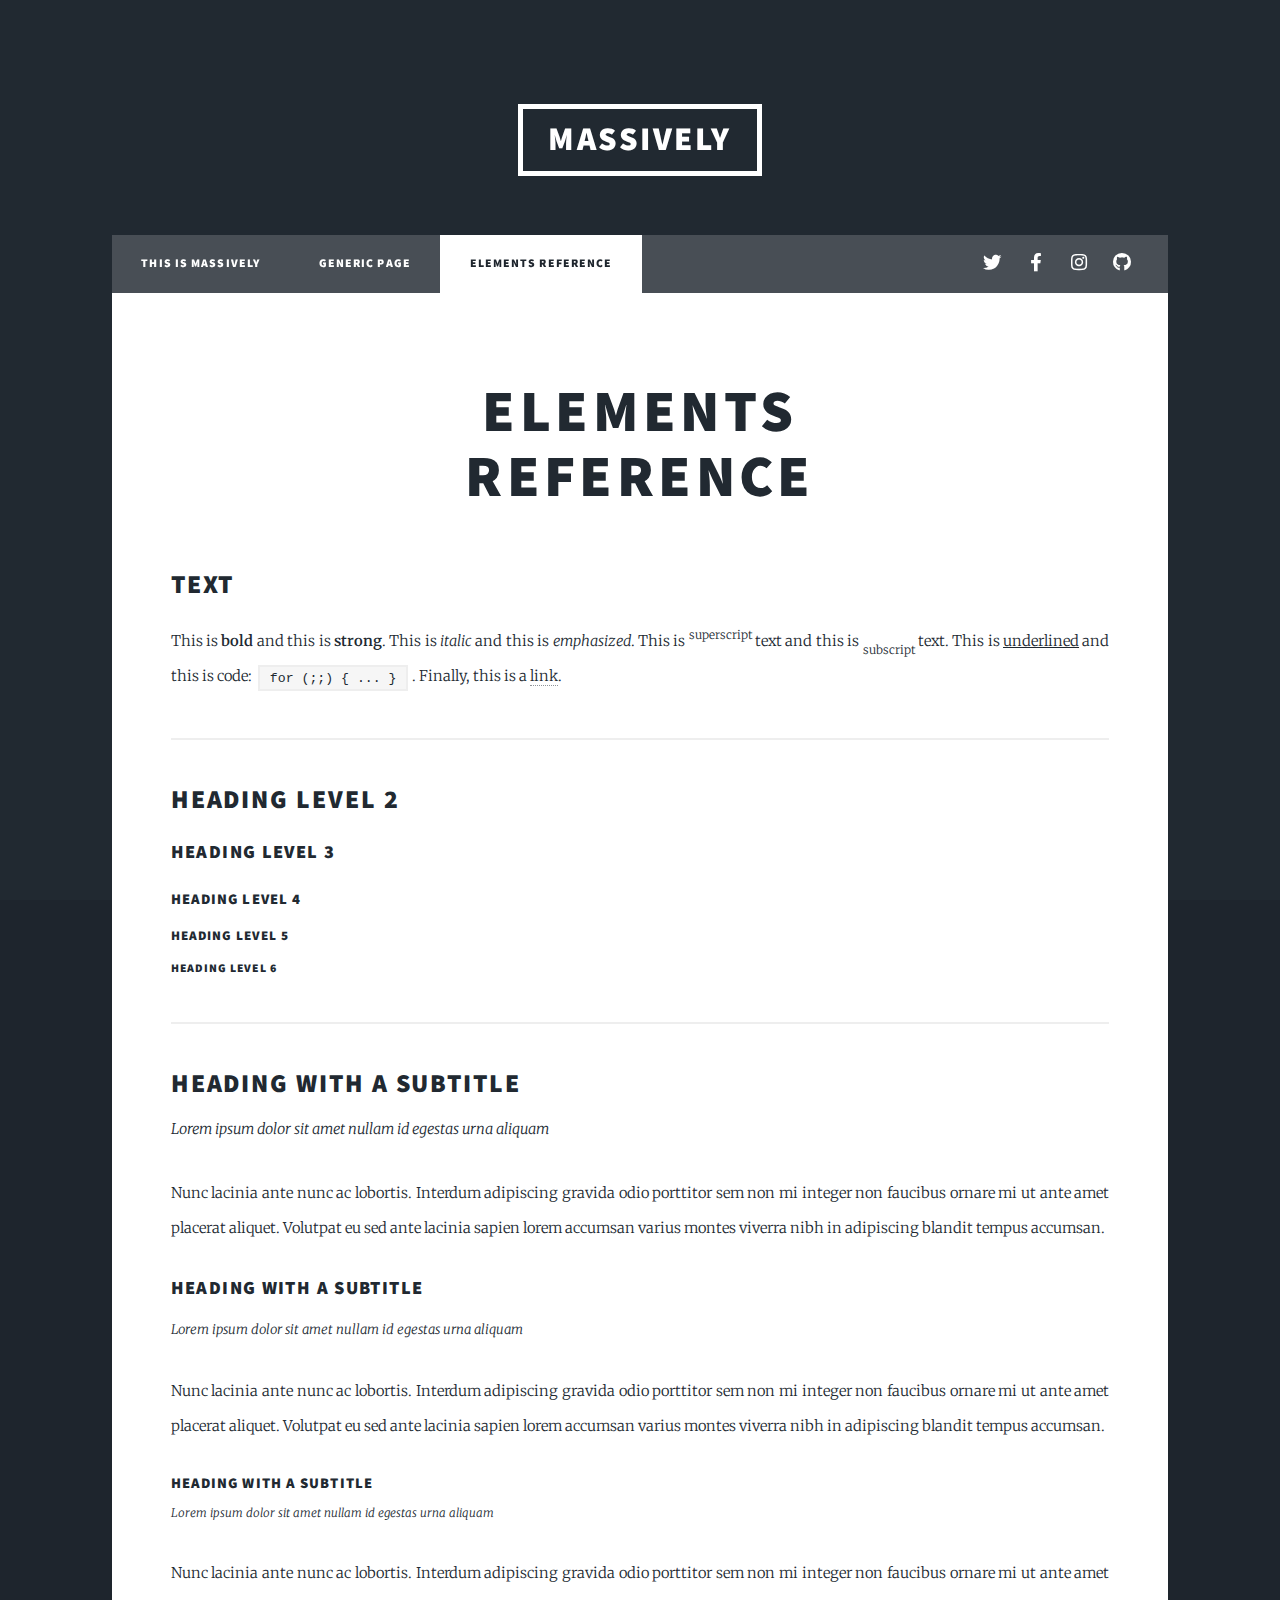
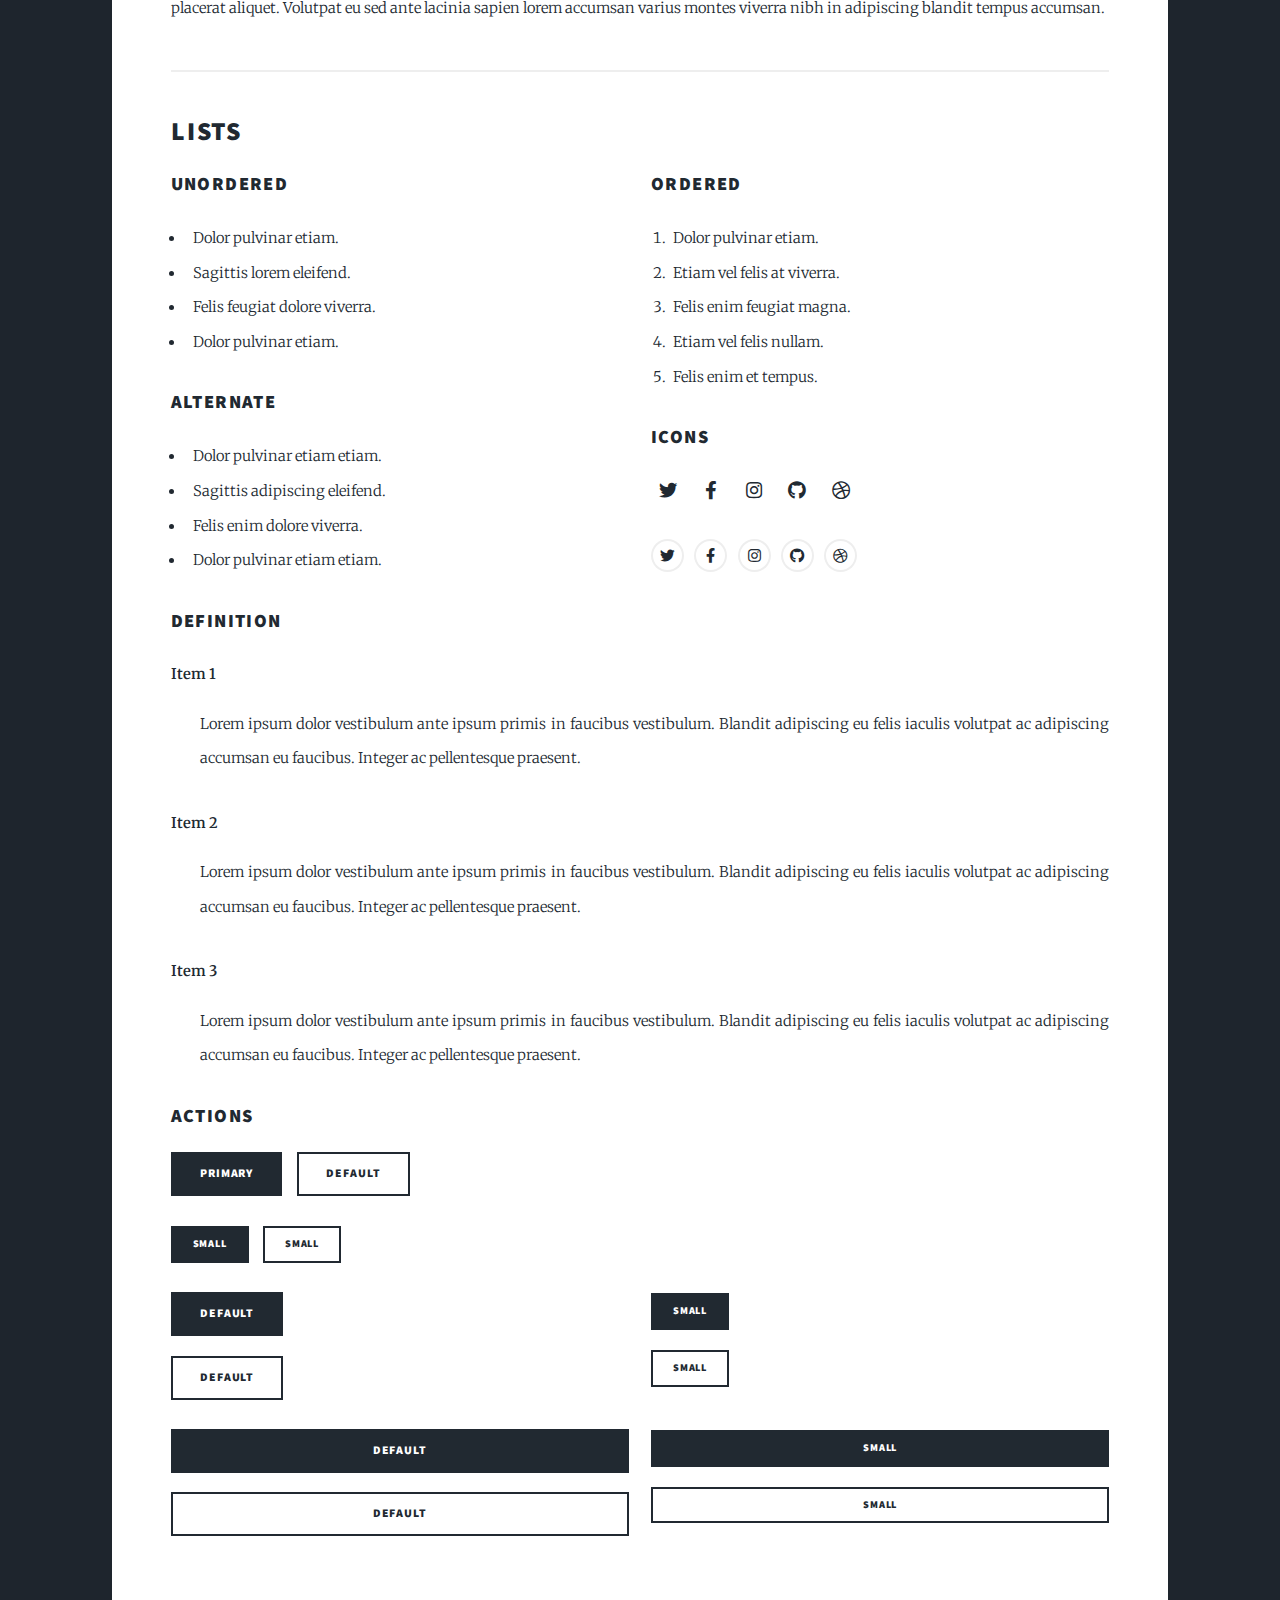
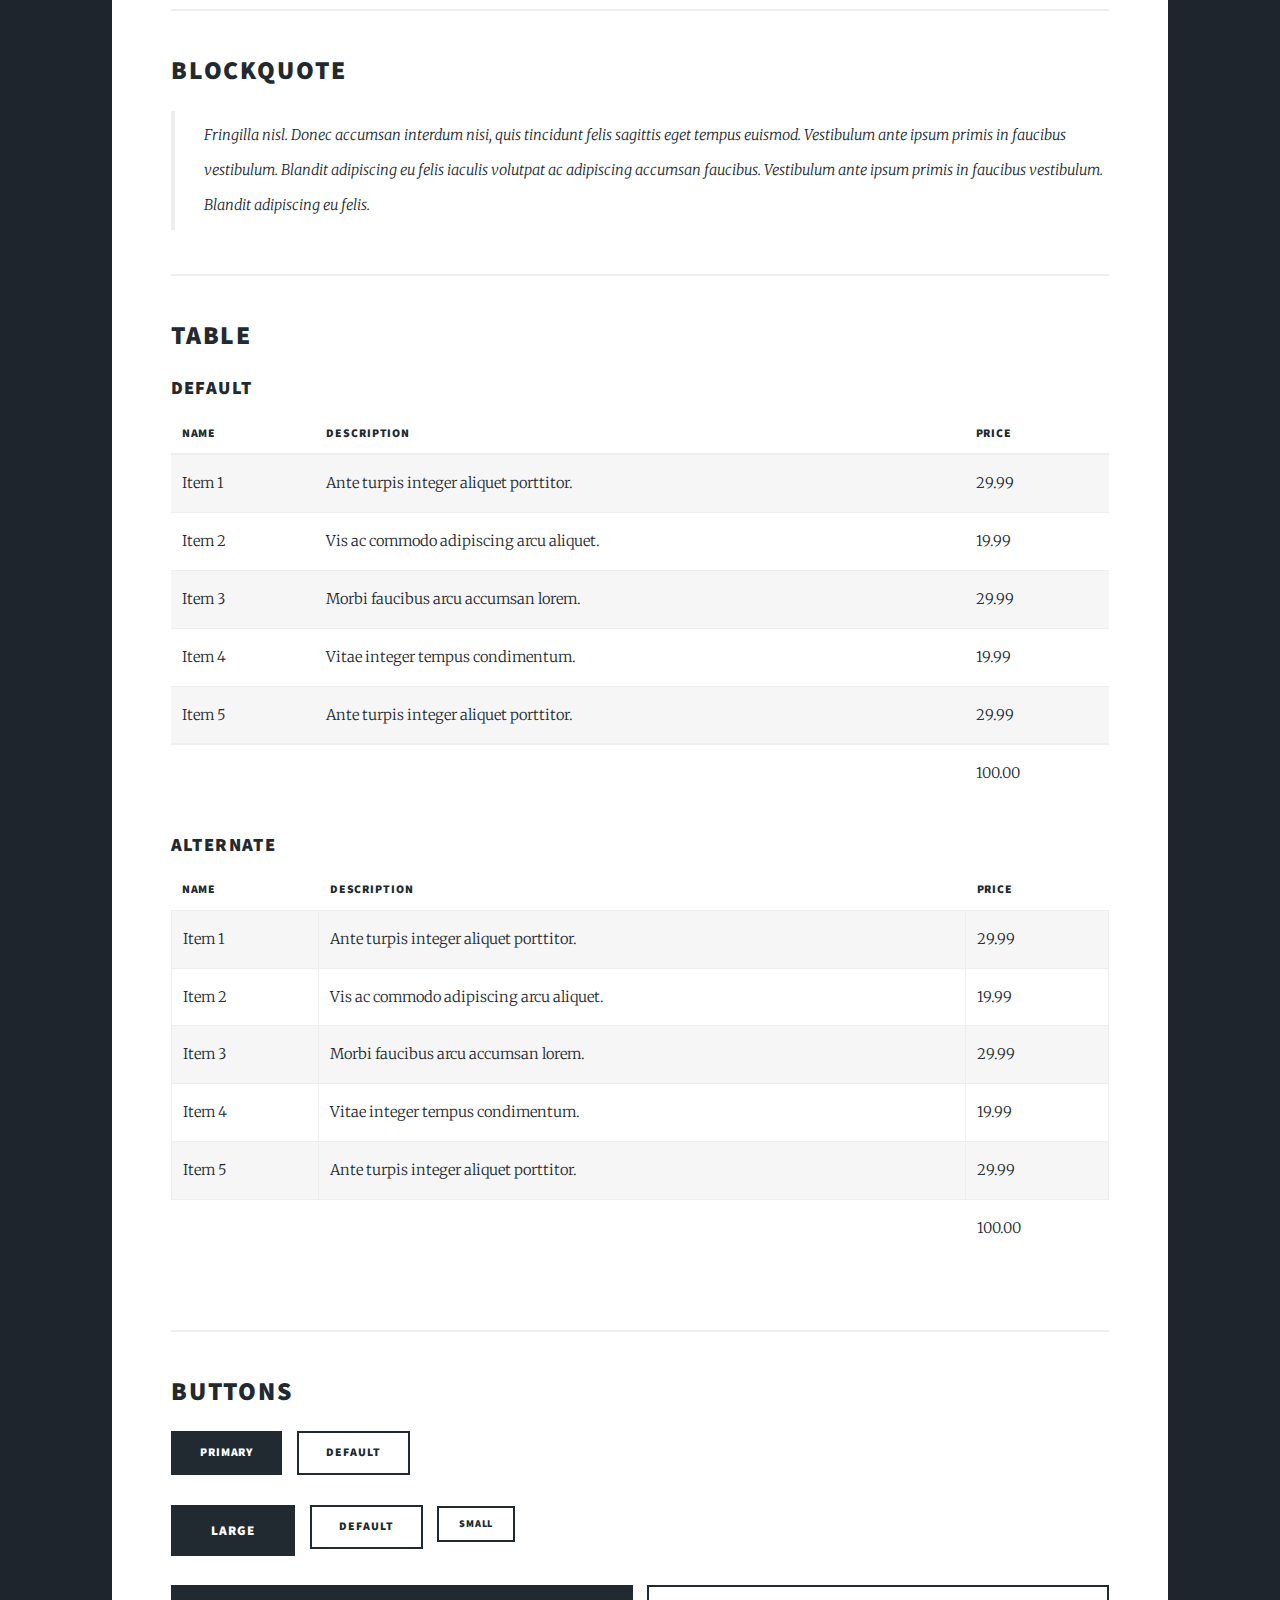
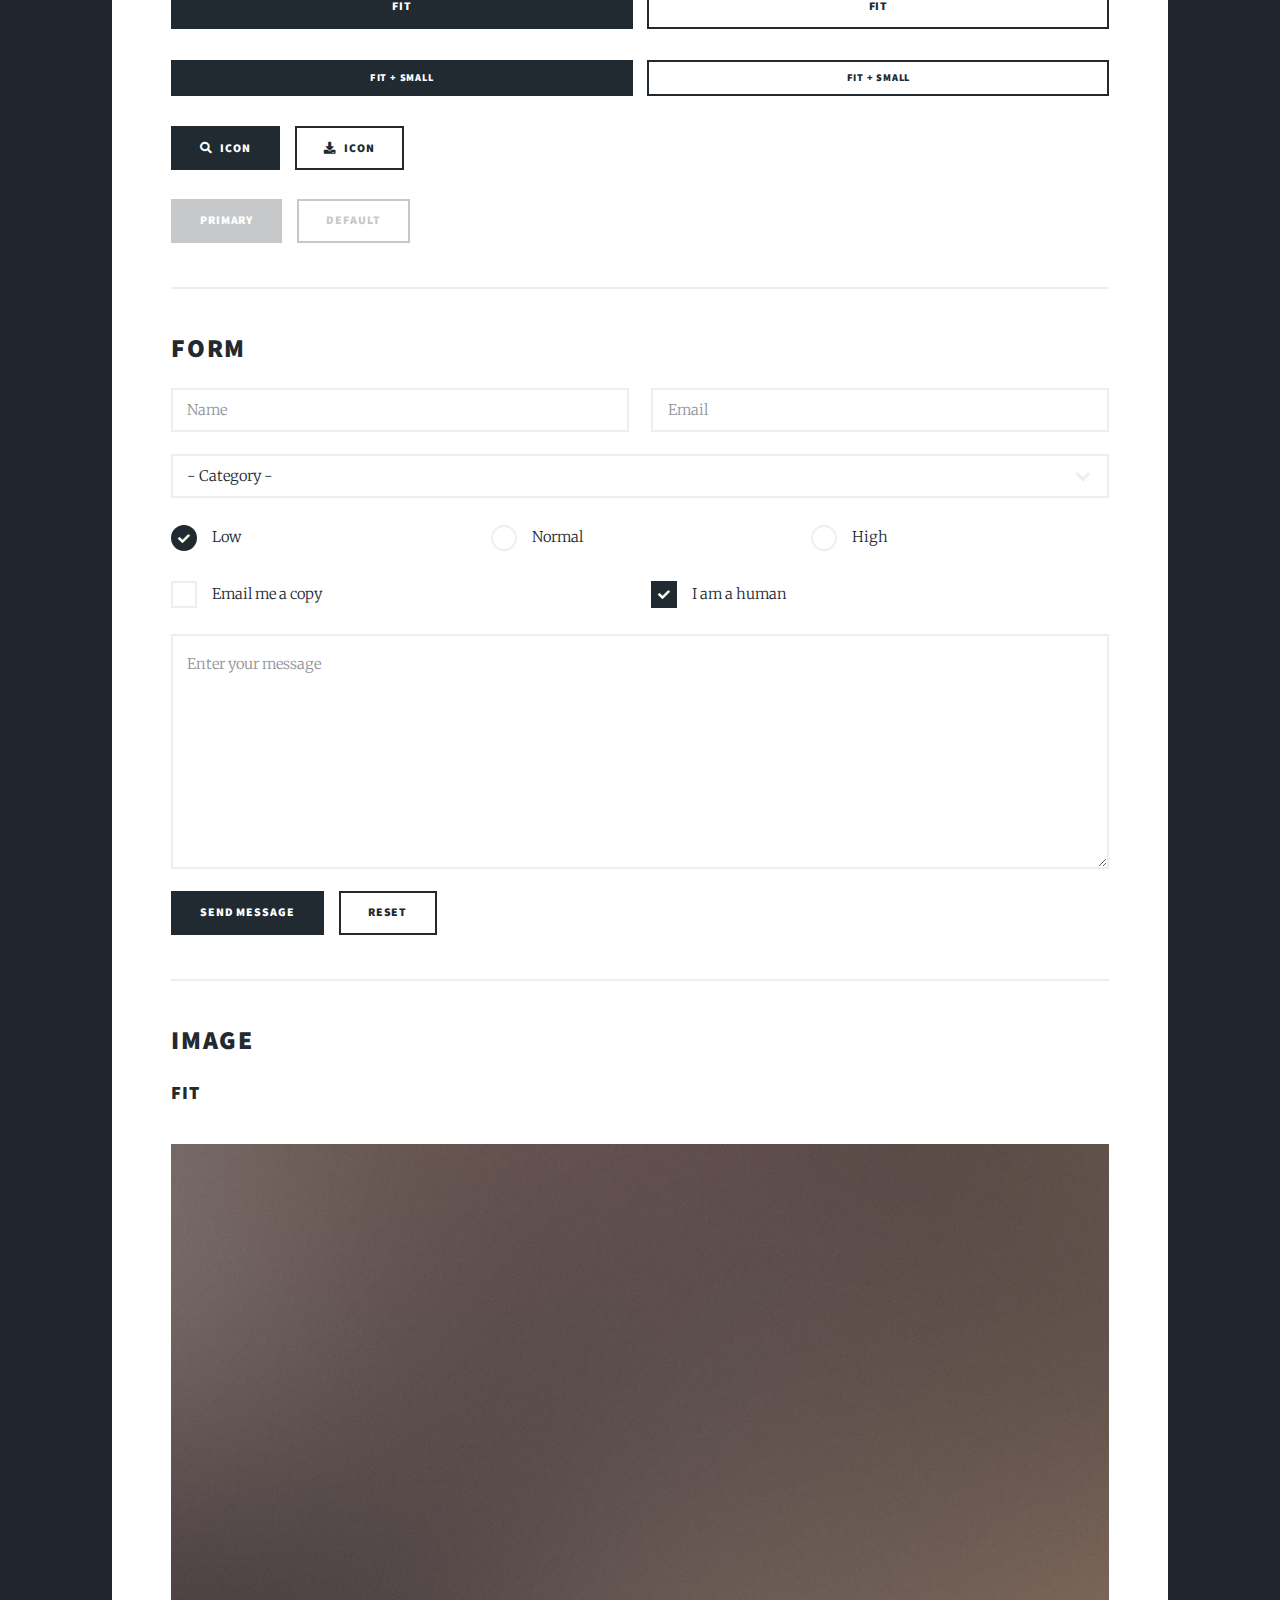
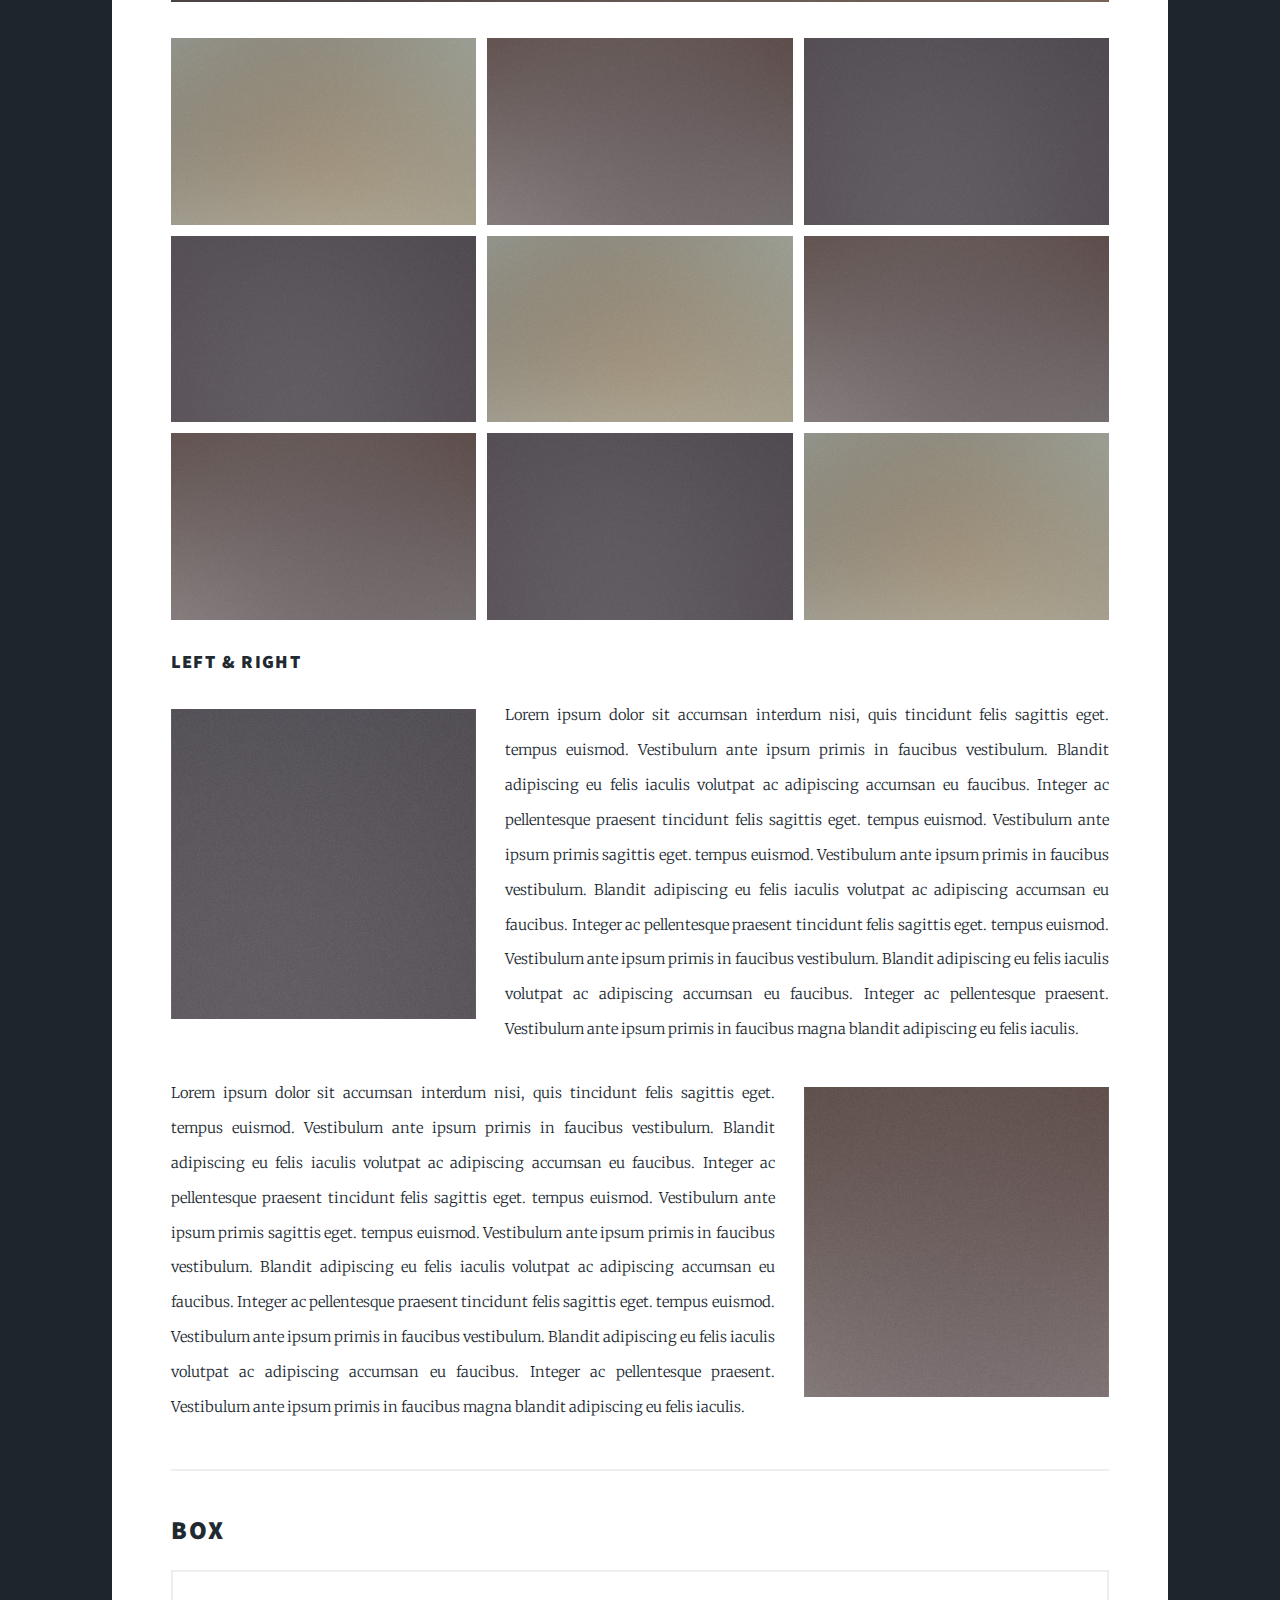
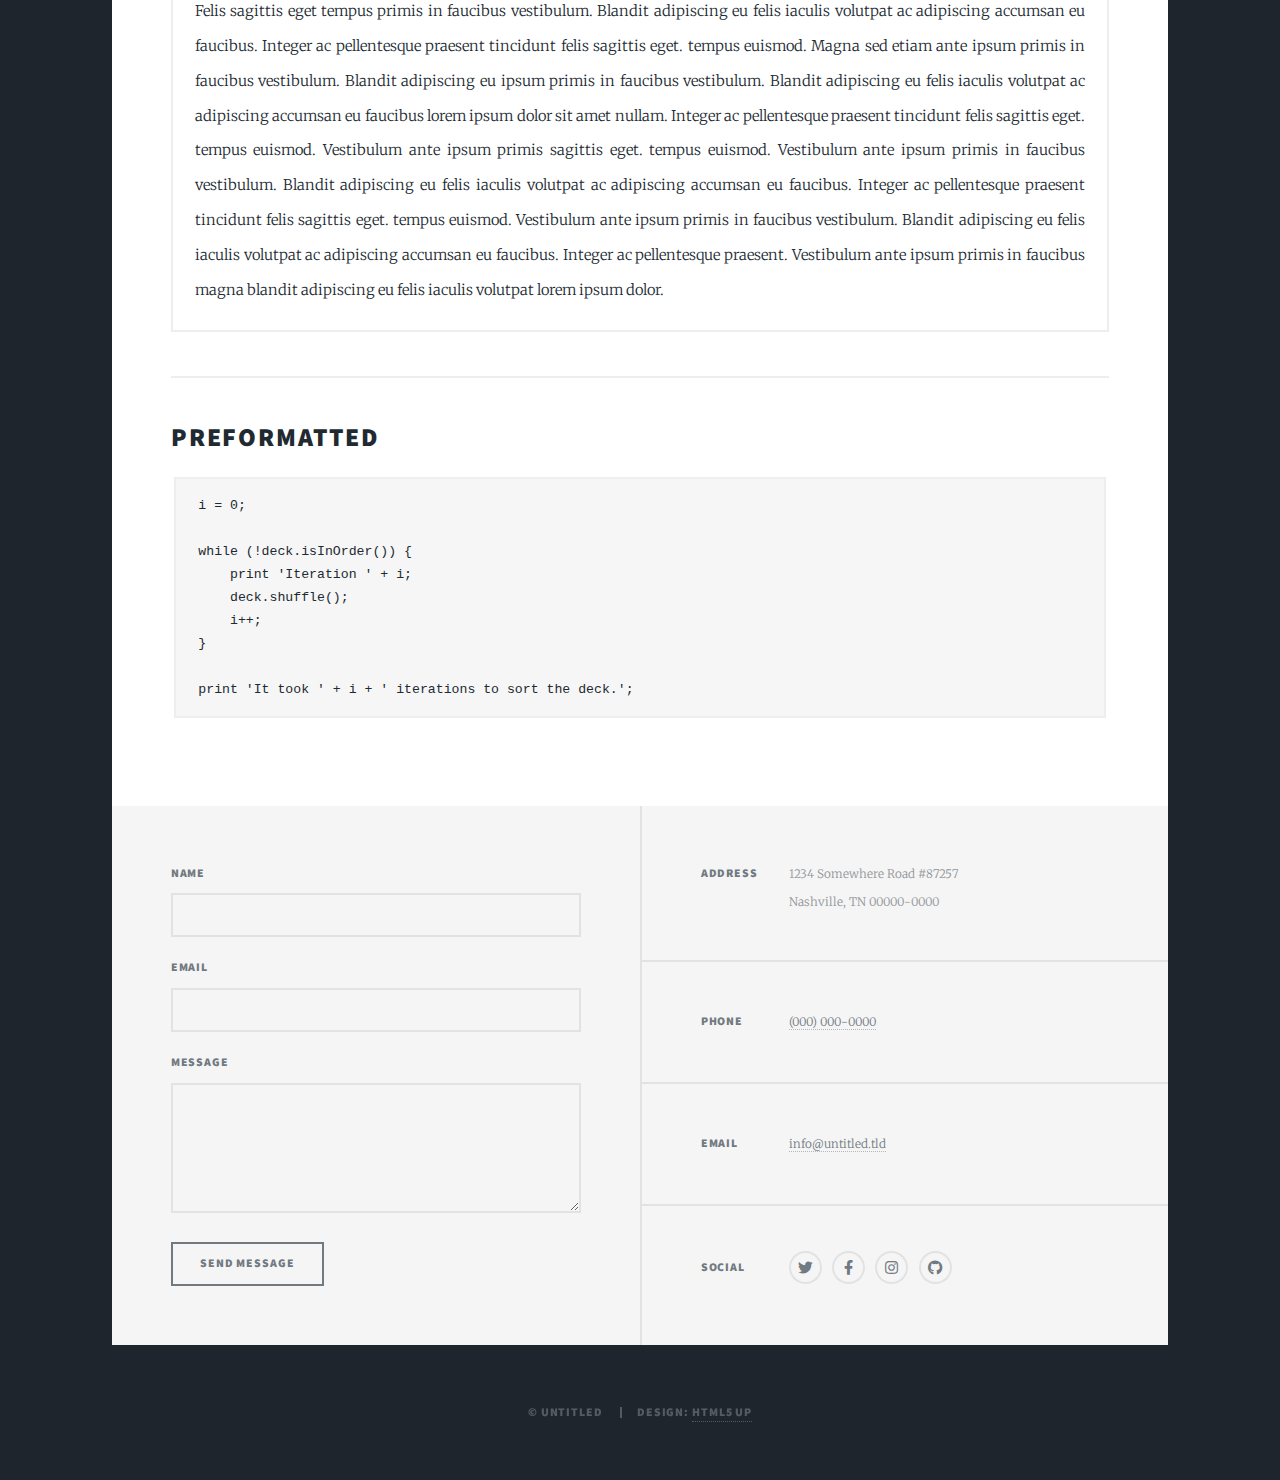
==== elements.html @ 62574768 "first commit" ====
<!DOCTYPE html>
<!--
	Massively by HTML5 UP
	html5up.net | @ajlkn
	Free for personal and commercial use under the CCA 3.0 license (html5up.net/license)
-->
<html>
  <head>
    <title>Elements Reference - Massively by HTML5 UP</title>
    <meta charset="utf-8" />
    <meta
      name="viewport"
      content="width=device-width, initial-scale=1, user-scalable=no"
    />
    <link rel="stylesheet" href="assets/css/main.css" />
    <noscript
      ><link rel="stylesheet" href="assets/css/noscript.css"
    /></noscript>
  </head>
  <body class="is-preload">
    <!-- Wrapper -->
    <div id="wrapper">
      <!-- Header -->
      <header id="header">
        <a href="index.html" class="logo">Massively</a>
      </header>

      <!-- Nav -->
      <nav id="nav">
        <ul class="links">
          <li><a href="index.html">This is Massively</a></li>
          <li><a href="generic.html">Generic Page</a></li>
          <li class="active"><a href="elements.html">Elements Reference</a></li>
        </ul>
        <ul class="icons">
          <li>
            <a href="#" class="icon brands fa-twitter"
              ><span class="label">Twitter</span></a
            >
          </li>
          <li>
            <a href="#" class="icon brands fa-facebook-f"
              ><span class="label">Facebook</span></a
            >
          </li>
          <li>
            <a href="#" class="icon brands fa-instagram"
              ><span class="label">Instagram</span></a
            >
          </li>
          <li>
            <a href="#" class="icon brands fa-github"
              ><span class="label">GitHub</span></a
            >
          </li>
        </ul>
      </nav>

      <!-- Main -->
      <div id="main">
        <!-- Post -->
        <section class="post">
          <header class="major">
            <h1>
              Elements<br />
              Reference
            </h1>
          </header>

          <!-- Text stuff -->
          <h2>Text</h2>
          <p>
            This is <b>bold</b> and this is <strong>strong</strong>. This is
            <i>italic</i> and this is <em>emphasized</em>. This is
            <sup>superscript</sup> text and this is <sub>subscript</sub> text.
            This is <u>underlined</u> and this is code:
            <code>for (;;) { ... }</code>. Finally, this is a
            <a href="#">link</a>.
          </p>
          <hr />
          <h2>Heading Level 2</h2>
          <h3>Heading Level 3</h3>
          <h4>Heading Level 4</h4>
          <h5>Heading Level 5</h5>
          <h6>Heading Level 6</h6>
          <hr />
          <header>
            <h2>Heading with a Subtitle</h2>
            <p>Lorem ipsum dolor sit amet nullam id egestas urna aliquam</p>
          </header>
          <p>
            Nunc lacinia ante nunc ac lobortis. Interdum adipiscing gravida odio
            porttitor sem non mi integer non faucibus ornare mi ut ante amet
            placerat aliquet. Volutpat eu sed ante lacinia sapien lorem accumsan
            varius montes viverra nibh in adipiscing blandit tempus accumsan.
          </p>
          <header>
            <h3>Heading with a Subtitle</h3>
            <p>Lorem ipsum dolor sit amet nullam id egestas urna aliquam</p>
          </header>
          <p>
            Nunc lacinia ante nunc ac lobortis. Interdum adipiscing gravida odio
            porttitor sem non mi integer non faucibus ornare mi ut ante amet
            placerat aliquet. Volutpat eu sed ante lacinia sapien lorem accumsan
            varius montes viverra nibh in adipiscing blandit tempus accumsan.
          </p>
          <header>
            <h4>Heading with a Subtitle</h4>
            <p>Lorem ipsum dolor sit amet nullam id egestas urna aliquam</p>
          </header>
          <p>
            Nunc lacinia ante nunc ac lobortis. Interdum adipiscing gravida odio
            porttitor sem non mi integer non faucibus ornare mi ut ante amet
            placerat aliquet. Volutpat eu sed ante lacinia sapien lorem accumsan
            varius montes viverra nibh in adipiscing blandit tempus accumsan.
          </p>

          <hr />

          <!-- Lists -->
          <h2>Lists</h2>
          <div class="row">
            <div class="col-6 col-12-small">
              <h3>Unordered</h3>
              <ul>
                <li>Dolor pulvinar etiam.</li>
                <li>Sagittis lorem eleifend.</li>
                <li>Felis feugiat dolore viverra.</li>
                <li>Dolor pulvinar etiam.</li>
              </ul>

              <h3>Alternate</h3>
              <ul class="alt">
                <li>Dolor pulvinar etiam etiam.</li>
                <li>Sagittis adipiscing eleifend.</li>
                <li>Felis enim dolore viverra.</li>
                <li>Dolor pulvinar etiam etiam.</li>
              </ul>
            </div>
            <div class="col-6 col-12-small">
              <h3>Ordered</h3>
              <ol>
                <li>Dolor pulvinar etiam.</li>
                <li>Etiam vel felis at viverra.</li>
                <li>Felis enim feugiat magna.</li>
                <li>Etiam vel felis nullam.</li>
                <li>Felis enim et tempus.</li>
              </ol>

              <h3>Icons</h3>
              <ul class="icons">
                <li>
                  <a href="#" class="icon brands fa-twitter"
                    ><span class="label">Twitter</span></a
                  >
                </li>
                <li>
                  <a href="#" class="icon brands fa-facebook-f"
                    ><span class="label">Facebook</span></a
                  >
                </li>
                <li>
                  <a href="#" class="icon brands fa-instagram"
                    ><span class="label">Instagram</span></a
                  >
                </li>
                <li>
                  <a href="#" class="icon brands fa-github"
                    ><span class="label">Github</span></a
                  >
                </li>
                <li>
                  <a href="#" class="icon brands fa-dribbble"
                    ><span class="label">Dribbble</span></a
                  >
                </li>
              </ul>
              <ul class="icons alt">
                <li>
                  <a href="#" class="icon brands alt fa-twitter"
                    ><span class="label">Twitter</span></a
                  >
                </li>
                <li>
                  <a href="#" class="icon brands alt fa-facebook-f"
                    ><span class="label">Facebook</span></a
                  >
                </li>
                <li>
                  <a href="#" class="icon brands alt fa-instagram"
                    ><span class="label">Instagram</span></a
                  >
                </li>
                <li>
                  <a href="#" class="icon brands alt fa-github"
                    ><span class="label">Github</span></a
                  >
                </li>
                <li>
                  <a href="#" class="icon brands alt fa-dribbble"
                    ><span class="label">Dribbble</span></a
                  >
                </li>
              </ul>
            </div>
          </div>
          <h3>Definition</h3>
          <dl>
            <dt>Item 1</dt>
            <dd>
              <p>
                Lorem ipsum dolor vestibulum ante ipsum primis in faucibus
                vestibulum. Blandit adipiscing eu felis iaculis volutpat ac
                adipiscing accumsan eu faucibus. Integer ac pellentesque
                praesent.
              </p>
            </dd>
            <dt>Item 2</dt>
            <dd>
              <p>
                Lorem ipsum dolor vestibulum ante ipsum primis in faucibus
                vestibulum. Blandit adipiscing eu felis iaculis volutpat ac
                adipiscing accumsan eu faucibus. Integer ac pellentesque
                praesent.
              </p>
            </dd>
            <dt>Item 3</dt>
            <dd>
              <p>
                Lorem ipsum dolor vestibulum ante ipsum primis in faucibus
                vestibulum. Blandit adipiscing eu felis iaculis volutpat ac
                adipiscing accumsan eu faucibus. Integer ac pellentesque
                praesent.
              </p>
            </dd>
          </dl>

          <h3>Actions</h3>
          <ul class="actions">
            <li><a href="#" class="button primary">Primary</a></li>
            <li><a href="#" class="button">Default</a></li>
          </ul>
          <ul class="actions small">
            <li><a href="#" class="button primary small">Small</a></li>
            <li><a href="#" class="button small">Small</a></li>
          </ul>
          <div class="row">
            <div class="col-6 col-12-small">
              <ul class="actions stacked">
                <li><a href="#" class="button primary">Default</a></li>
                <li><a href="#" class="button">Default</a></li>
              </ul>
            </div>
            <div class="col-6 col-12-small">
              <ul class="actions stacked">
                <li><a href="#" class="button primary small">Small</a></li>
                <li><a href="#" class="button small">Small</a></li>
              </ul>
            </div>
          </div>
          <div class="row">
            <div class="col-6 col-12-small">
              <ul class="actions stacked">
                <li><a href="#" class="button primary fit">Default</a></li>
                <li><a href="#" class="button fit">Default</a></li>
              </ul>
            </div>
            <div class="col-6 col-12-small">
              <ul class="actions stacked">
                <li><a href="#" class="button primary small fit">Small</a></li>
                <li><a href="#" class="button small fit">Small</a></li>
              </ul>
            </div>
          </div>

          <hr />

          <!-- Blockquote -->
          <h2>Blockquote</h2>
          <blockquote>
            Fringilla nisl. Donec accumsan interdum nisi, quis tincidunt felis
            sagittis eget tempus euismod. Vestibulum ante ipsum primis in
            faucibus vestibulum. Blandit adipiscing eu felis iaculis volutpat ac
            adipiscing accumsan faucibus. Vestibulum ante ipsum primis in
            faucibus vestibulum. Blandit adipiscing eu felis.
          </blockquote>

          <hr />

          <!-- Table -->
          <h2>Table</h2>

          <h3>Default</h3>
          <div class="table-wrapper">
            <table>
              <thead>
                <tr>
                  <th>Name</th>
                  <th>Description</th>
                  <th>Price</th>
                </tr>
              </thead>
              <tbody>
                <tr>
                  <td>Item 1</td>
                  <td>Ante turpis integer aliquet porttitor.</td>
                  <td>29.99</td>
                </tr>
                <tr>
                  <td>Item 2</td>
                  <td>Vis ac commodo adipiscing arcu aliquet.</td>
                  <td>19.99</td>
                </tr>
                <tr>
                  <td>Item 3</td>
                  <td>Morbi faucibus arcu accumsan lorem.</td>
                  <td>29.99</td>
                </tr>
                <tr>
                  <td>Item 4</td>
                  <td>Vitae integer tempus condimentum.</td>
                  <td>19.99</td>
                </tr>
                <tr>
                  <td>Item 5</td>
                  <td>Ante turpis integer aliquet porttitor.</td>
                  <td>29.99</td>
                </tr>
              </tbody>
              <tfoot>
                <tr>
                  <td colspan="2"></td>
                  <td>100.00</td>
                </tr>
              </tfoot>
            </table>
          </div>

          <h3>Alternate</h3>
          <div class="table-wrapper">
            <table class="alt">
              <thead>
                <tr>
                  <th>Name</th>
                  <th>Description</th>
                  <th>Price</th>
                </tr>
              </thead>
              <tbody>
                <tr>
                  <td>Item 1</td>
                  <td>Ante turpis integer aliquet porttitor.</td>
                  <td>29.99</td>
                </tr>
                <tr>
                  <td>Item 2</td>
                  <td>Vis ac commodo adipiscing arcu aliquet.</td>
                  <td>19.99</td>
                </tr>
                <tr>
                  <td>Item 3</td>
                  <td>Morbi faucibus arcu accumsan lorem.</td>
                  <td>29.99</td>
                </tr>
                <tr>
                  <td>Item 4</td>
                  <td>Vitae integer tempus condimentum.</td>
                  <td>19.99</td>
                </tr>
                <tr>
                  <td>Item 5</td>
                  <td>Ante turpis integer aliquet porttitor.</td>
                  <td>29.99</td>
                </tr>
              </tbody>
              <tfoot>
                <tr>
                  <td colspan="2"></td>
                  <td>100.00</td>
                </tr>
              </tfoot>
            </table>
          </div>

          <hr />

          <!-- Buttons -->
          <h2>Buttons</h2>
          <ul class="actions">
            <li><a href="#" class="button primary">Primary</a></li>
            <li><a href="#" class="button">Default</a></li>
          </ul>
          <ul class="actions">
            <li><a href="#" class="button primary large">Large</a></li>
            <li><a href="#" class="button">Default</a></li>
            <li><a href="#" class="button small">Small</a></li>
          </ul>
          <ul class="actions fit">
            <li><a href="#" class="button primary fit">Fit</a></li>
            <li><a href="#" class="button fit">Fit</a></li>
          </ul>
          <ul class="actions fit small">
            <li>
              <a href="#" class="button primary fit small">Fit + Small</a>
            </li>
            <li><a href="#" class="button fit small">Fit + Small</a></li>
          </ul>
          <ul class="actions">
            <li>
              <a href="#" class="button primary icon solid fa-search">Icon</a>
            </li>
            <li><a href="#" class="button icon solid fa-download">Icon</a></li>
          </ul>
          <ul class="actions">
            <li><span class="button primary disabled">Primary</span></li>
            <li><span class="button disabled">Default</span></li>
          </ul>

          <hr />

          <!-- Form -->
          <h2>Form</h2>

          <form method="post" action="#">
            <div class="row gtr-uniform">
              <div class="col-6 col-12-xsmall">
                <input
                  type="text"
                  name="demo-name"
                  id="demo-name"
                  value=""
                  placeholder="Name"
                />
              </div>
              <div class="col-6 col-12-xsmall">
                <input
                  type="email"
                  name="demo-email"
                  id="demo-email"
                  value=""
                  placeholder="Email"
                />
              </div>
              <!-- Break -->
              <div class="col-12">
                <select name="demo-category" id="demo-category">
                  <option value="">- Category -</option>
                  <option value="1">Manufacturing</option>
                  <option value="1">Shipping</option>
                  <option value="1">Administration</option>
                  <option value="1">Human Resources</option>
                </select>
              </div>
              <!-- Break -->
              <div class="col-4 col-12-small">
                <input
                  type="radio"
                  id="demo-priority-low"
                  name="demo-priority"
                  checked
                />
                <label for="demo-priority-low">Low</label>
              </div>
              <div class="col-4 col-12-small">
                <input
                  type="radio"
                  id="demo-priority-normal"
                  name="demo-priority"
                />
                <label for="demo-priority-normal">Normal</label>
              </div>
              <div class="col-4 col-12-small">
                <input
                  type="radio"
                  id="demo-priority-high"
                  name="demo-priority"
                />
                <label for="demo-priority-high">High</label>
              </div>
              <!-- Break -->
              <div class="col-6 col-12-small">
                <input type="checkbox" id="demo-copy" name="demo-copy" />
                <label for="demo-copy">Email me a copy</label>
              </div>
              <div class="col-6 col-12-small">
                <input
                  type="checkbox"
                  id="demo-human"
                  name="demo-human"
                  checked
                />
                <label for="demo-human">I am a human</label>
              </div>
              <!-- Break -->
              <div class="col-12">
                <textarea
                  name="demo-message"
                  id="demo-message"
                  placeholder="Enter your message"
                  rows="6"
                ></textarea>
              </div>
              <!-- Break -->
              <div class="col-12">
                <ul class="actions">
                  <li>
                    <input type="submit" value="Send Message" class="primary" />
                  </li>
                  <li><input type="reset" value="Reset" /></li>
                </ul>
              </div>
            </div>
          </form>

          <hr />

          <!-- Image -->
          <h2>Image</h2>

          <h3>Fit</h3>
          <span class="image fit"><img src="images/pic01.jpg" alt="" /></span>
          <div class="box alt">
            <div class="row gtr-50 gtr-uniform">
              <div class="col-4">
                <span class="image fit"
                  ><img src="images/pic02.jpg" alt=""
                /></span>
              </div>
              <div class="col-4">
                <span class="image fit"
                  ><img src="images/pic03.jpg" alt=""
                /></span>
              </div>
              <div class="col-4">
                <span class="image fit"
                  ><img src="images/pic04.jpg" alt=""
                /></span>
              </div>
              <!-- Break -->
              <div class="col-4">
                <span class="image fit"
                  ><img src="images/pic04.jpg" alt=""
                /></span>
              </div>
              <div class="col-4">
                <span class="image fit"
                  ><img src="images/pic02.jpg" alt=""
                /></span>
              </div>
              <div class="col-4">
                <span class="image fit"
                  ><img src="images/pic03.jpg" alt=""
                /></span>
              </div>
              <!-- Break -->
              <div class="col-4">
                <span class="image fit"
                  ><img src="images/pic03.jpg" alt=""
                /></span>
              </div>
              <div class="col-4">
                <span class="image fit"
                  ><img src="images/pic04.jpg" alt=""
                /></span>
              </div>
              <div class="col-4">
                <span class="image fit"
                  ><img src="images/pic02.jpg" alt=""
                /></span>
              </div>
            </div>
          </div>

          <h3>Left &amp; Right</h3>
          <p>
            <span class="image left"><img src="images/pic08.jpg" alt="" /></span
            >Lorem ipsum dolor sit accumsan interdum nisi, quis tincidunt felis
            sagittis eget. tempus euismod. Vestibulum ante ipsum primis in
            faucibus vestibulum. Blandit adipiscing eu felis iaculis volutpat ac
            adipiscing accumsan eu faucibus. Integer ac pellentesque praesent
            tincidunt felis sagittis eget. tempus euismod. Vestibulum ante ipsum
            primis sagittis eget. tempus euismod. Vestibulum ante ipsum primis
            in faucibus vestibulum. Blandit adipiscing eu felis iaculis volutpat
            ac adipiscing accumsan eu faucibus. Integer ac pellentesque praesent
            tincidunt felis sagittis eget. tempus euismod. Vestibulum ante ipsum
            primis in faucibus vestibulum. Blandit adipiscing eu felis iaculis
            volutpat ac adipiscing accumsan eu faucibus. Integer ac pellentesque
            praesent. Vestibulum ante ipsum primis in faucibus magna blandit
            adipiscing eu felis iaculis.
          </p>
          <p>
            <span class="image right"
              ><img src="images/pic09.jpg" alt="" /></span
            >Lorem ipsum dolor sit accumsan interdum nisi, quis tincidunt felis
            sagittis eget. tempus euismod. Vestibulum ante ipsum primis in
            faucibus vestibulum. Blandit adipiscing eu felis iaculis volutpat ac
            adipiscing accumsan eu faucibus. Integer ac pellentesque praesent
            tincidunt felis sagittis eget. tempus euismod. Vestibulum ante ipsum
            primis sagittis eget. tempus euismod. Vestibulum ante ipsum primis
            in faucibus vestibulum. Blandit adipiscing eu felis iaculis volutpat
            ac adipiscing accumsan eu faucibus. Integer ac pellentesque praesent
            tincidunt felis sagittis eget. tempus euismod. Vestibulum ante ipsum
            primis in faucibus vestibulum. Blandit adipiscing eu felis iaculis
            volutpat ac adipiscing accumsan eu faucibus. Integer ac pellentesque
            praesent. Vestibulum ante ipsum primis in faucibus magna blandit
            adipiscing eu felis iaculis.
          </p>

          <hr />

          <!-- Box -->
          <h2>Box</h2>
          <div class="box">
            <p>
              Felis sagittis eget tempus primis in faucibus vestibulum. Blandit
              adipiscing eu felis iaculis volutpat ac adipiscing accumsan eu
              faucibus. Integer ac pellentesque praesent tincidunt felis
              sagittis eget. tempus euismod. Magna sed etiam ante ipsum primis
              in faucibus vestibulum. Blandit adipiscing eu ipsum primis in
              faucibus vestibulum. Blandit adipiscing eu felis iaculis volutpat
              ac adipiscing accumsan eu faucibus lorem ipsum dolor sit amet
              nullam. Integer ac pellentesque praesent tincidunt felis sagittis
              eget. tempus euismod. Vestibulum ante ipsum primis sagittis eget.
              tempus euismod. Vestibulum ante ipsum primis in faucibus
              vestibulum. Blandit adipiscing eu felis iaculis volutpat ac
              adipiscing accumsan eu faucibus. Integer ac pellentesque praesent
              tincidunt felis sagittis eget. tempus euismod. Vestibulum ante
              ipsum primis in faucibus vestibulum. Blandit adipiscing eu felis
              iaculis volutpat ac adipiscing accumsan eu faucibus. Integer ac
              pellentesque praesent. Vestibulum ante ipsum primis in faucibus
              magna blandit adipiscing eu felis iaculis volutpat lorem ipsum
              dolor.
            </p>
          </div>

          <hr />

          <!-- Preformatted Code -->
          <h2>Preformatted</h2>
          <pre><code>i = 0;

while (!deck.isInOrder()) {
    print 'Iteration ' + i;
    deck.shuffle();
    i++;
}

print 'It took ' + i + ' iterations to sort the deck.';
</code></pre>
        </section>
      </div>

      <!-- Footer -->
      <footer id="footer">
        <section>
          <form method="post" action="#">
            <div class="fields">
              <div class="field">
                <label for="name">Name</label>
                <input type="text" name="name" id="name" />
              </div>
              <div class="field">
                <label for="email">Email</label>
                <input type="text" name="email" id="email" />
              </div>
              <div class="field">
                <label for="message">Message</label>
                <textarea name="message" id="message" rows="3"></textarea>
              </div>
            </div>
            <ul class="actions">
              <li><input type="submit" value="Send Message" /></li>
            </ul>
          </form>
        </section>
        <section class="split contact">
          <section class="alt">
            <h3>Address</h3>
            <p>
              1234 Somewhere Road #87257<br />
              Nashville, TN 00000-0000
            </p>
          </section>
          <section>
            <h3>Phone</h3>
            <p><a href="#">(000) 000-0000</a></p>
          </section>
          <section>
            <h3>Email</h3>
            <p><a href="#">info@untitled.tld</a></p>
          </section>
          <section>
            <h3>Social</h3>
            <ul class="icons alt">
              <li>
                <a href="#" class="icon brands alt fa-twitter"
                  ><span class="label">Twitter</span></a
                >
              </li>
              <li>
                <a href="#" class="icon brands alt fa-facebook-f"
                  ><span class="label">Facebook</span></a
                >
              </li>
              <li>
                <a href="#" class="icon brands alt fa-instagram"
                  ><span class="label">Instagram</span></a
                >
              </li>
              <li>
                <a href="#" class="icon brands alt fa-github"
                  ><span class="label">GitHub</span></a
                >
              </li>
            </ul>
          </section>
        </section>
      </footer>

      <!-- Copyright -->
      <div id="copyright">
        <ul>
          <li>&copy; Untitled</li>
          <li>Design: <a href="https://html5up.net">HTML5 UP</a></li>
        </ul>
      </div>
    </div>

    <!-- Scripts -->
    <script src="assets/js/jquery.min.js"></script>
    <script src="assets/js/jquery.scrollex.min.js"></script>
    <script src="assets/js/jquery.scrolly.min.js"></script>
    <script src="assets/js/browser.min.js"></script>
    <script src="assets/js/breakpoints.min.js"></script>
    <script src="assets/js/util.js"></script>
    <script src="assets/js/main.js"></script>
  </body>
</html>
---- assets/css/main.css ----
@import url(fontawesome-all.min.css);
@import url("https://fonts.googleapis.com/css?family=Merriweather:300,700,300italic,700italic|Source+Sans+Pro:900");

/*
	Massively by HTML5 UP
	html5up.net | @ajlkn
	Free for personal and commercial use under the CCA 3.0 license (html5up.net/license)
*/

html,
body,
div,
span,
applet,
object,
iframe,
h1,
h2,
h3,
h4,
h5,
h6,
p,
blockquote,
pre,
a,
abbr,
acronym,
address,
big,
cite,
code,
del,
dfn,
em,
img,
ins,
kbd,
q,
s,
samp,
small,
strike,
strong,
sub,
sup,
tt,
var,
b,
u,
i,
center,
dl,
dt,
dd,
ol,
ul,
li,
fieldset,
form,
label,
legend,
table,
caption,
tbody,
tfoot,
thead,
tr,
th,
td,
article,
aside,
canvas,
details,
embed,
figure,
figcaption,
footer,
header,
hgroup,
menu,
nav,
output,
ruby,
section,
summary,
time,
mark,
audio,
video {
  margin: 0;
  padding: 0;
  border: 0;
  font-size: 100%;
  font: inherit;
  vertical-align: baseline;
}

article,
aside,
details,
figcaption,
figure,
footer,
header,
hgroup,
menu,
nav,
section {
  display: block;
}

body {
  line-height: 1;
}

ol,
ul {
  list-style: none;
}

blockquote,
q {
  quotes: none;
}

blockquote:before,
blockquote:after,
q:before,
q:after {
  content: "";
  content: none;
}

table {
  border-collapse: collapse;
  border-spacing: 0;
}

body {
  -webkit-text-size-adjust: none;
}

mark {
  background-color: transparent;
  color: inherit;
}

input::-moz-focus-inner {
  border: 0;
  padding: 0;
}

input,
select,
textarea {
  -moz-appearance: none;
  -webkit-appearance: none;
  -ms-appearance: none;
  appearance: none;
}

/* Basic */

@-ms-viewport {
  width: device-width;
}

body {
  -ms-overflow-style: scrollbar;
}

@media screen and (max-width: 480px) {
  html,
  body {
    min-width: 320px;
  }
}

html {
  box-sizing: border-box;
}

*,
*:before,
*:after {
  box-sizing: inherit;
}

body {
  background-color: #1e252d;
}

body.is-preload *,
body.is-preload *:before,
body.is-preload *:after {
  -moz-animation: none !important;
  -webkit-animation: none !important;
  -ms-animation: none !important;
  animation: none !important;
  -moz-transition: none !important;
  -webkit-transition: none !important;
  -ms-transition: none !important;
  transition: none !important;
}

/* Type */

html {
  font-size: 16pt;
}

@media screen and (max-width: 1680px) {
  html {
    font-size: 12pt;
  }
}

@media screen and (max-width: 1280px) {
  html {
    font-size: 11pt;
  }
}

@media screen and (max-width: 360px) {
  html {
    font-size: 10pt;
  }
}

body {
  color: #212931;
}

body,
input,
select,
textarea {
  font-family: "Merriweather", Georgia, serif;
  font-weight: 300;
  font-size: 1rem;
  line-height: 2.375;
}

a {
  -moz-transition: color 0.2s ease-in-out, background-color 0.2s ease-in-out,
    border-color 0.2s ease-in-out, box-shadow 0.2s ease-in-out;
  -webkit-transition: color 0.2s ease-in-out, background-color 0.2s ease-in-out,
    border-color 0.2s ease-in-out, box-shadow 0.2s ease-in-out;
  -ms-transition: color 0.2s ease-in-out, background-color 0.2s ease-in-out,
    border-color 0.2s ease-in-out, box-shadow 0.2s ease-in-out;
  transition: color 0.2s ease-in-out, background-color 0.2s ease-in-out,
    border-color 0.2s ease-in-out, box-shadow 0.2s ease-in-out;
  border-bottom: dotted 1px;
  text-decoration: none;
}

a:hover {
  border-bottom-color: transparent;
}

strong,
b {
  font-weight: 600;
}

em,
i {
  font-style: italic;
}

p {
  text-align: justify;
  margin: 0 0 2rem 0;
}

h1,
h2,
h3,
h4,
h5,
h6 {
  font-family: "Source Sans Pro", Helvetica, sans-serif;
  font-weight: 900;
  line-height: 1.5;
  letter-spacing: 0.075em;
  text-transform: uppercase;
  margin: 0 0 1rem 0;
}

h1 a,
h2 a,
h3 a,
h4 a,
h5 a,
h6 a {
  border-bottom: 0;
  color: inherit;
  text-decoration: none;
}

h1 {
  font-size: 4rem;
  line-height: 1.1;
  margin: 0 0 2rem 0;
}

h2 {
  font-size: 1.75rem;
  line-height: 1.3;
  margin: 0 0 1.5rem 0;
}

h3 {
  font-size: 1.25rem;
  margin: 0 0 1.5rem 0;
}

h4 {
  font-size: 1rem;
}

h5 {
  font-size: 0.9rem;
}

h6 {
  font-size: 0.8rem;
}

sub {
  font-size: 0.8rem;
  position: relative;
  top: 0.5rem;
}

sup {
  font-size: 0.8rem;
  position: relative;
  top: -0.5rem;
}

blockquote {
  border-left: solid 4px;
  font-style: italic;
  margin: 0 0 2rem 0;
  padding: 0.5rem 0 0.5rem 2rem;
}

code {
  border: solid 2px;
  font-family: "Courier New", monospace;
  font-size: 0.9rem;
  margin: 0 0.25rem;
  padding: 0.25rem 0.65rem;
}

pre {
  -webkit-overflow-scrolling: touch;
  font-family: "Courier New", monospace;
  font-size: 0.9rem;
  margin: 0 0 2rem 0;
}

pre code {
  display: block;
  line-height: 1.75;
  padding: 1rem 1.5rem;
  overflow-x: auto;
}

hr {
  border: 0;
  border-bottom: solid 2px;
  margin: 3rem 0;
}

hr.major {
  margin: 5rem 0;
}

.align-left {
  text-align: left;
}

.align-center {
  text-align: center;
}

.align-right {
  text-align: right;
}

input,
select,
textarea {
  color: #212931;
}

a {
  color: #212931;
  border-bottom-color: rgba(33, 41, 49, 0.5);
}

a:hover {
  border-bottom-color: transparent;
  color: #18bfef !important;
}

strong,
b {
  color: #212931;
}

h1,
h2,
h3,
h4,
h5,
h6 {
  color: #212931;
}

blockquote {
  border-left-color: #eeeeee;
}

code {
  background: rgba(220, 220, 220, 0.25);
  border-color: #eeeeee;
}

hr {
  border-bottom-color: #eeeeee;
}

/* Row */

.row {
  display: flex;
  flex-wrap: wrap;
  box-sizing: border-box;
  align-items: stretch;
}

.row > * {
  box-sizing: border-box;
}

.row.gtr-uniform > * > :last-child {
  margin-bottom: 0;
}

.row.aln-left {
  justify-content: flex-start;
}

.row.aln-center {
  justify-content: center;
}

.row.aln-right {
  justify-content: flex-end;
}

.row.aln-top {
  align-items: flex-start;
}

.row.aln-middle {
  align-items: center;
}

.row.aln-bottom {
  align-items: flex-end;
}

.row > .imp {
  order: -1;
}

.row > .col-1 {
  width: 8.33333%;
}

.row > .off-1 {
  margin-left: 8.33333%;
}

.row > .col-2 {
  width: 16.66667%;
}

.row > .off-2 {
  margin-left: 16.66667%;
}

.row > .col-3 {
  width: 25%;
}

.row > .off-3 {
  margin-left: 25%;
}

.row > .col-4 {
  width: 33.33333%;
}

.row > .off-4 {
  margin-left: 33.33333%;
}

.row > .col-5 {
  width: 41.66667%;
}

.row > .off-5 {
  margin-left: 41.66667%;
}

.row > .col-6 {
  width: 50%;
}

.row > .off-6 {
  margin-left: 50%;
}

.row > .col-7 {
  width: 58.33333%;
}

.row > .off-7 {
  margin-left: 58.33333%;
}

.row > .col-8 {
  width: 66.66667%;
}

.row > .off-8 {
  margin-left: 66.66667%;
}

.row > .col-9 {
  width: 75%;
}

.row > .off-9 {
  margin-left: 75%;
}

.row > .col-10 {
  width: 83.33333%;
}

.row > .off-10 {
  margin-left: 83.33333%;
}

.row > .col-11 {
  width: 91.66667%;
}

.row > .off-11 {
  margin-left: 91.66667%;
}

.row > .col-12 {
  width: 100%;
}

.row > .off-12 {
  margin-left: 100%;
}

.row.gtr-0 {
  margin-top: 0;
  margin-left: 0rem;
}

.row.gtr-0 > * {
  padding: 0 0 0 0rem;
}

.row.gtr-0.gtr-uniform {
  margin-top: 0rem;
}

.row.gtr-0.gtr-uniform > * {
  padding-top: 0rem;
}

.row.gtr-25 {
  margin-top: 0;
  margin-left: -0.375rem;
}

.row.gtr-25 > * {
  padding: 0 0 0 0.375rem;
}

.row.gtr-25.gtr-uniform {
  margin-top: -0.375rem;
}

.row.gtr-25.gtr-uniform > * {
  padding-top: 0.375rem;
}

.row.gtr-50 {
  margin-top: 0;
  margin-left: -0.75rem;
}

.row.gtr-50 > * {
  padding: 0 0 0 0.75rem;
}

.row.gtr-50.gtr-uniform {
  margin-top: -0.75rem;
}

.row.gtr-50.gtr-uniform > * {
  padding-top: 0.75rem;
}

.row {
  margin-top: 0;
  margin-left: -1.5rem;
}

.row > * {
  padding: 0 0 0 1.5rem;
}

.row.gtr-uniform {
  margin-top: -1.5rem;
}

.row.gtr-uniform > * {
  padding-top: 1.5rem;
}

.row.gtr-150 {
  margin-top: 0;
  margin-left: -2.25rem;
}

.row.gtr-150 > * {
  padding: 0 0 0 2.25rem;
}

.row.gtr-150.gtr-uniform {
  margin-top: -2.25rem;
}

.row.gtr-150.gtr-uniform > * {
  padding-top: 2.25rem;
}

.row.gtr-200 {
  margin-top: 0;
  margin-left: -3rem;
}

.row.gtr-200 > * {
  padding: 0 0 0 3rem;
}

.row.gtr-200.gtr-uniform {
  margin-top: -3rem;
}

.row.gtr-200.gtr-uniform > * {
  padding-top: 3rem;
}

@media screen and (max-width: 1680px) {
  .row {
    display: flex;
    flex-wrap: wrap;
    box-sizing: border-box;
    align-items: stretch;
  }

  .row > * {
    box-sizing: border-box;
  }

  .row.gtr-uniform > * > :last-child {
    margin-bottom: 0;
  }

  .row.aln-left {
    justify-content: flex-start;
  }

  .row.aln-center {
    justify-content: center;
  }

  .row.aln-right {
    justify-content: flex-end;
  }

  .row.aln-top {
    align-items: flex-start;
  }

  .row.aln-middle {
    align-items: center;
  }

  .row.aln-bottom {
    align-items: flex-end;
  }

  .row > .imp-xlarge {
    order: -1;
  }

  .row > .col-1-xlarge {
    width: 8.33333%;
  }

  .row > .off-1-xlarge {
    margin-left: 8.33333%;
  }

  .row > .col-2-xlarge {
    width: 16.66667%;
  }

  .row > .off-2-xlarge {
    margin-left: 16.66667%;
  }

  .row > .col-3-xlarge {
    width: 25%;
  }

  .row > .off-3-xlarge {
    margin-left: 25%;
  }

  .row > .col-4-xlarge {
    width: 33.33333%;
  }

  .row > .off-4-xlarge {
    margin-left: 33.33333%;
  }

  .row > .col-5-xlarge {
    width: 41.66667%;
  }

  .row > .off-5-xlarge {
    margin-left: 41.66667%;
  }

  .row > .col-6-xlarge {
    width: 50%;
  }

  .row > .off-6-xlarge {
    margin-left: 50%;
  }

  .row > .col-7-xlarge {
    width: 58.33333%;
  }

  .row > .off-7-xlarge {
    margin-left: 58.33333%;
  }

  .row > .col-8-xlarge {
    width: 66.66667%;
  }

  .row > .off-8-xlarge {
    margin-left: 66.66667%;
  }

  .row > .col-9-xlarge {
    width: 75%;
  }

  .row > .off-9-xlarge {
    margin-left: 75%;
  }

  .row > .col-10-xlarge {
    width: 83.33333%;
  }

  .row > .off-10-xlarge {
    margin-left: 83.33333%;
  }

  .row > .col-11-xlarge {
    width: 91.66667%;
  }

  .row > .off-11-xlarge {
    margin-left: 91.66667%;
  }

  .row > .col-12-xlarge {
    width: 100%;
  }

  .row > .off-12-xlarge {
    margin-left: 100%;
  }

  .row.gtr-0 {
    margin-top: 0;
    margin-left: 0rem;
  }

  .row.gtr-0 > * {
    padding: 0 0 0 0rem;
  }

  .row.gtr-0.gtr-uniform {
    margin-top: 0rem;
  }

  .row.gtr-0.gtr-uniform > * {
    padding-top: 0rem;
  }

  .row.gtr-25 {
    margin-top: 0;
    margin-left: -0.375rem;
  }

  .row.gtr-25 > * {
    padding: 0 0 0 0.375rem;
  }

  .row.gtr-25.gtr-uniform {
    margin-top: -0.375rem;
  }

  .row.gtr-25.gtr-uniform > * {
    padding-top: 0.375rem;
  }

  .row.gtr-50 {
    margin-top: 0;
    margin-left: -0.75rem;
  }

  .row.gtr-50 > * {
    padding: 0 0 0 0.75rem;
  }

  .row.gtr-50.gtr-uniform {
    margin-top: -0.75rem;
  }

  .row.gtr-50.gtr-uniform > * {
    padding-top: 0.75rem;
  }

  .row {
    margin-top: 0;
    margin-left: -1.5rem;
  }

  .row > * {
    padding: 0 0 0 1.5rem;
  }

  .row.gtr-uniform {
    margin-top: -1.5rem;
  }

  .row.gtr-uniform > * {
    padding-top: 1.5rem;
  }

  .row.gtr-150 {
    margin-top: 0;
    margin-left: -2.25rem;
  }

  .row.gtr-150 > * {
    padding: 0 0 0 2.25rem;
  }

  .row.gtr-150.gtr-uniform {
    margin-top: -2.25rem;
  }

  .row.gtr-150.gtr-uniform > * {
    padding-top: 2.25rem;
  }

  .row.gtr-200 {
    margin-top: 0;
    margin-left: -3rem;
  }

  .row.gtr-200 > * {
    padding: 0 0 0 3rem;
  }

  .row.gtr-200.gtr-uniform {
    margin-top: -3rem;
  }

  .row.gtr-200.gtr-uniform > * {
    padding-top: 3rem;
  }
}

@media screen and (max-width: 1280px) {
  .row {
    display: flex;
    flex-wrap: wrap;
    box-sizing: border-box;
    align-items: stretch;
  }

  .row > * {
    box-sizing: border-box;
  }

  .row.gtr-uniform > * > :last-child {
    margin-bottom: 0;
  }

  .row.aln-left {
    justify-content: flex-start;
  }

  .row.aln-center {
    justify-content: center;
  }

  .row.aln-right {
    justify-content: flex-end;
  }

  .row.aln-top {
    align-items: flex-start;
  }

  .row.aln-middle {
    align-items: center;
  }

  .row.aln-bottom {
    align-items: flex-end;
  }

  .row > .imp-large {
    order: -1;
  }

  .row > .col-1-large {
    width: 8.33333%;
  }

  .row > .off-1-large {
    margin-left: 8.33333%;
  }

  .row > .col-2-large {
    width: 16.66667%;
  }

  .row > .off-2-large {
    margin-left: 16.66667%;
  }

  .row > .col-3-large {
    width: 25%;
  }

  .row > .off-3-large {
    margin-left: 25%;
  }

  .row > .col-4-large {
    width: 33.33333%;
  }

  .row > .off-4-large {
    margin-left: 33.33333%;
  }

  .row > .col-5-large {
    width: 41.66667%;
  }

  .row > .off-5-large {
    margin-left: 41.66667%;
  }

  .row > .col-6-large {
    width: 50%;
  }

  .row > .off-6-large {
    margin-left: 50%;
  }

  .row > .col-7-large {
    width: 58.33333%;
  }

  .row > .off-7-large {
    margin-left: 58.33333%;
  }

  .row > .col-8-large {
    width: 66.66667%;
  }

  .row > .off-8-large {
    margin-left: 66.66667%;
  }

  .row > .col-9-large {
    width: 75%;
  }

  .row > .off-9-large {
    margin-left: 75%;
  }

  .row > .col-10-large {
    width: 83.33333%;
  }

  .row > .off-10-large {
    margin-left: 83.33333%;
  }

  .row > .col-11-large {
    width: 91.66667%;
  }

  .row > .off-11-large {
    margin-left: 91.66667%;
  }

  .row > .col-12-large {
    width: 100%;
  }

  .row > .off-12-large {
    margin-left: 100%;
  }

  .row.gtr-0 {
    margin-top: 0;
    margin-left: 0rem;
  }

  .row.gtr-0 > * {
    padding: 0 0 0 0rem;
  }

  .row.gtr-0.gtr-uniform {
    margin-top: 0rem;
  }

  .row.gtr-0.gtr-uniform > * {
    padding-top: 0rem;
  }

  .row.gtr-25 {
    margin-top: 0;
    margin-left: -0.375rem;
  }

  .row.gtr-25 > * {
    padding: 0 0 0 0.375rem;
  }

  .row.gtr-25.gtr-uniform {
    margin-top: -0.375rem;
  }

  .row.gtr-25.gtr-uniform > * {
    padding-top: 0.375rem;
  }

  .row.gtr-50 {
    margin-top: 0;
    margin-left: -0.75rem;
  }

  .row.gtr-50 > * {
    padding: 0 0 0 0.75rem;
  }

  .row.gtr-50.gtr-uniform {
    margin-top: -0.75rem;
  }

  .row.gtr-50.gtr-uniform > * {
    padding-top: 0.75rem;
  }

  .row {
    margin-top: 0;
    margin-left: -1.5rem;
  }

  .row > * {
    padding: 0 0 0 1.5rem;
  }

  .row.gtr-uniform {
    margin-top: -1.5rem;
  }

  .row.gtr-uniform > * {
    padding-top: 1.5rem;
  }

  .row.gtr-150 {
    margin-top: 0;
    margin-left: -2.25rem;
  }

  .row.gtr-150 > * {
    padding: 0 0 0 2.25rem;
  }

  .row.gtr-150.gtr-uniform {
    margin-top: -2.25rem;
  }

  .row.gtr-150.gtr-uniform > * {
    padding-top: 2.25rem;
  }

  .row.gtr-200 {
    margin-top: 0;
    margin-left: -3rem;
  }

  .row.gtr-200 > * {
    padding: 0 0 0 3rem;
  }

  .row.gtr-200.gtr-uniform {
    margin-top: -3rem;
  }

  .row.gtr-200.gtr-uniform > * {
    padding-top: 3rem;
  }
}

@media screen and (max-width: 980px) {
  .row {
    display: flex;
    flex-wrap: wrap;
    box-sizing: border-box;
    align-items: stretch;
  }

  .row > * {
    box-sizing: border-box;
  }

  .row.gtr-uniform > * > :last-child {
    margin-bottom: 0;
  }

  .row.aln-left {
    justify-content: flex-start;
  }

  .row.aln-center {
    justify-content: center;
  }

  .row.aln-right {
    justify-content: flex-end;
  }

  .row.aln-top {
    align-items: flex-start;
  }

  .row.aln-middle {
    align-items: center;
  }

  .row.aln-bottom {
    align-items: flex-end;
  }

  .row > .imp-medium {
    order: -1;
  }

  .row > .col-1-medium {
    width: 8.33333%;
  }

  .row > .off-1-medium {
    margin-left: 8.33333%;
  }

  .row > .col-2-medium {
    width: 16.66667%;
  }

  .row > .off-2-medium {
    margin-left: 16.66667%;
  }

  .row > .col-3-medium {
    width: 25%;
  }

  .row > .off-3-medium {
    margin-left: 25%;
  }

  .row > .col-4-medium {
    width: 33.33333%;
  }

  .row > .off-4-medium {
    margin-left: 33.33333%;
  }

  .row > .col-5-medium {
    width: 41.66667%;
  }

  .row > .off-5-medium {
    margin-left: 41.66667%;
  }

  .row > .col-6-medium {
    width: 50%;
  }

  .row > .off-6-medium {
    margin-left: 50%;
  }

  .row > .col-7-medium {
    width: 58.33333%;
  }

  .row > .off-7-medium {
    margin-left: 58.33333%;
  }

  .row > .col-8-medium {
    width: 66.66667%;
  }

  .row > .off-8-medium {
    margin-left: 66.66667%;
  }

  .row > .col-9-medium {
    width: 75%;
  }

  .row > .off-9-medium {
    margin-left: 75%;
  }

  .row > .col-10-medium {
    width: 83.33333%;
  }

  .row > .off-10-medium {
    margin-left: 83.33333%;
  }

  .row > .col-11-medium {
    width: 91.66667%;
  }

  .row > .off-11-medium {
    margin-left: 91.66667%;
  }

  .row > .col-12-medium {
    width: 100%;
  }

  .row > .off-12-medium {
    margin-left: 100%;
  }

  .row.gtr-0 {
    margin-top: 0;
    margin-left: 0rem;
  }

  .row.gtr-0 > * {
    padding: 0 0 0 0rem;
  }

  .row.gtr-0.gtr-uniform {
    margin-top: 0rem;
  }

  .row.gtr-0.gtr-uniform > * {
    padding-top: 0rem;
  }

  .row.gtr-25 {
    margin-top: 0;
    margin-left: -0.375rem;
  }

  .row.gtr-25 > * {
    padding: 0 0 0 0.375rem;
  }

  .row.gtr-25.gtr-uniform {
    margin-top: -0.375rem;
  }

  .row.gtr-25.gtr-uniform > * {
    padding-top: 0.375rem;
  }

  .row.gtr-50 {
    margin-top: 0;
    margin-left: -0.75rem;
  }

  .row.gtr-50 > * {
    padding: 0 0 0 0.75rem;
  }

  .row.gtr-50.gtr-uniform {
    margin-top: -0.75rem;
  }

  .row.gtr-50.gtr-uniform > * {
    padding-top: 0.75rem;
  }

  .row {
    margin-top: 0;
    margin-left: -1.5rem;
  }

  .row > * {
    padding: 0 0 0 1.5rem;
  }

  .row.gtr-uniform {
    margin-top: -1.5rem;
  }

  .row.gtr-uniform > * {
    padding-top: 1.5rem;
  }

  .row.gtr-150 {
    margin-top: 0;
    margin-left: -2.25rem;
  }

  .row.gtr-150 > * {
    padding: 0 0 0 2.25rem;
  }

  .row.gtr-150.gtr-uniform {
    margin-top: -2.25rem;
  }

  .row.gtr-150.gtr-uniform > * {
    padding-top: 2.25rem;
  }

  .row.gtr-200 {
    margin-top: 0;
    margin-left: -3rem;
  }

  .row.gtr-200 > * {
    padding: 0 0 0 3rem;
  }

  .row.gtr-200.gtr-uniform {
    margin-top: -3rem;
  }

  .row.gtr-200.gtr-uniform > * {
    padding-top: 3rem;
  }
}

@media screen and (max-width: 736px) {
  .row {
    display: flex;
    flex-wrap: wrap;
    box-sizing: border-box;
    align-items: stretch;
  }

  .row > * {
    box-sizing: border-box;
  }

  .row.gtr-uniform > * > :last-child {
    margin-bottom: 0;
  }

  .row.aln-left {
    justify-content: flex-start;
  }

  .row.aln-center {
    justify-content: center;
  }

  .row.aln-right {
    justify-content: flex-end;
  }

  .row.aln-top {
    align-items: flex-start;
  }

  .row.aln-middle {
    align-items: center;
  }

  .row.aln-bottom {
    align-items: flex-end;
  }

  .row > .imp-small {
    order: -1;
  }

  .row > .col-1-small {
    width: 8.33333%;
  }

  .row > .off-1-small {
    margin-left: 8.33333%;
  }

  .row > .col-2-small {
    width: 16.66667%;
  }

  .row > .off-2-small {
    margin-left: 16.66667%;
  }

  .row > .col-3-small {
    width: 25%;
  }

  .row > .off-3-small {
    margin-left: 25%;
  }

  .row > .col-4-small {
    width: 33.33333%;
  }

  .row > .off-4-small {
    margin-left: 33.33333%;
  }

  .row > .col-5-small {
    width: 41.66667%;
  }

  .row > .off-5-small {
    margin-left: 41.66667%;
  }

  .row > .col-6-small {
    width: 50%;
  }

  .row > .off-6-small {
    margin-left: 50%;
  }

  .row > .col-7-small {
    width: 58.33333%;
  }

  .row > .off-7-small {
    margin-left: 58.33333%;
  }

  .row > .col-8-small {
    width: 66.66667%;
  }

  .row > .off-8-small {
    margin-left: 66.66667%;
  }

  .row > .col-9-small {
    width: 75%;
  }

  .row > .off-9-small {
    margin-left: 75%;
  }

  .row > .col-10-small {
    width: 83.33333%;
  }

  .row > .off-10-small {
    margin-left: 83.33333%;
  }

  .row > .col-11-small {
    width: 91.66667%;
  }

  .row > .off-11-small {
    margin-left: 91.66667%;
  }

  .row > .col-12-small {
    width: 100%;
  }

  .row > .off-12-small {
    margin-left: 100%;
  }

  .row.gtr-0 {
    margin-top: 0;
    margin-left: 0rem;
  }

  .row.gtr-0 > * {
    padding: 0 0 0 0rem;
  }

  .row.gtr-0.gtr-uniform {
    margin-top: 0rem;
  }

  .row.gtr-0.gtr-uniform > * {
    padding-top: 0rem;
  }

  .row.gtr-25 {
    margin-top: 0;
    margin-left: -0.375rem;
  }

  .row.gtr-25 > * {
    padding: 0 0 0 0.375rem;
  }

  .row.gtr-25.gtr-uniform {
    margin-top: -0.375rem;
  }

  .row.gtr-25.gtr-uniform > * {
    padding-top: 0.375rem;
  }

  .row.gtr-50 {
    margin-top: 0;
    margin-left: -0.75rem;
  }

  .row.gtr-50 > * {
    padding: 0 0 0 0.75rem;
  }

  .row.gtr-50.gtr-uniform {
    margin-top: -0.75rem;
  }

  .row.gtr-50.gtr-uniform > * {
    padding-top: 0.75rem;
  }

  .row {
    margin-top: 0;
    margin-left: -1.5rem;
  }

  .row > * {
    padding: 0 0 0 1.5rem;
  }

  .row.gtr-uniform {
    margin-top: -1.5rem;
  }

  .row.gtr-uniform > * {
    padding-top: 1.5rem;
  }

  .row.gtr-150 {
    margin-top: 0;
    margin-left: -2.25rem;
  }

  .row.gtr-150 > * {
    padding: 0 0 0 2.25rem;
  }

  .row.gtr-150.gtr-uniform {
    margin-top: -2.25rem;
  }

  .row.gtr-150.gtr-uniform > * {
    padding-top: 2.25rem;
  }

  .row.gtr-200 {
    margin-top: 0;
    margin-left: -3rem;
  }

  .row.gtr-200 > * {
    padding: 0 0 0 3rem;
  }

  .row.gtr-200.gtr-uniform {
    margin-top: -3rem;
  }

  .row.gtr-200.gtr-uniform > * {
    padding-top: 3rem;
  }
}

@media screen and (max-width: 480px) {
  .row {
    display: flex;
    flex-wrap: wrap;
    box-sizing: border-box;
    align-items: stretch;
  }

  .row > * {
    box-sizing: border-box;
  }

  .row.gtr-uniform > * > :last-child {
    margin-bottom: 0;
  }

  .row.aln-left {
    justify-content: flex-start;
  }

  .row.aln-center {
    justify-content: center;
  }

  .row.aln-right {
    justify-content: flex-end;
  }

  .row.aln-top {
    align-items: flex-start;
  }

  .row.aln-middle {
    align-items: center;
  }

  .row.aln-bottom {
    align-items: flex-end;
  }

  .row > .imp-xsmall {
    order: -1;
  }

  .row > .col-1-xsmall {
    width: 8.33333%;
  }

  .row > .off-1-xsmall {
    margin-left: 8.33333%;
  }

  .row > .col-2-xsmall {
    width: 16.66667%;
  }

  .row > .off-2-xsmall {
    margin-left: 16.66667%;
  }

  .row > .col-3-xsmall {
    width: 25%;
  }

  .row > .off-3-xsmall {
    margin-left: 25%;
  }

  .row > .col-4-xsmall {
    width: 33.33333%;
  }

  .row > .off-4-xsmall {
    margin-left: 33.33333%;
  }

  .row > .col-5-xsmall {
    width: 41.66667%;
  }

  .row > .off-5-xsmall {
    margin-left: 41.66667%;
  }

  .row > .col-6-xsmall {
    width: 50%;
  }

  .row > .off-6-xsmall {
    margin-left: 50%;
  }

  .row > .col-7-xsmall {
    width: 58.33333%;
  }

  .row > .off-7-xsmall {
    margin-left: 58.33333%;
  }

  .row > .col-8-xsmall {
    width: 66.66667%;
  }

  .row > .off-8-xsmall {
    margin-left: 66.66667%;
  }

  .row > .col-9-xsmall {
    width: 75%;
  }

  .row > .off-9-xsmall {
    margin-left: 75%;
  }

  .row > .col-10-xsmall {
    width: 83.33333%;
  }

  .row > .off-10-xsmall {
    margin-left: 83.33333%;
  }

  .row > .col-11-xsmall {
    width: 91.66667%;
  }

  .row > .off-11-xsmall {
    margin-left: 91.66667%;
  }

  .row > .col-12-xsmall {
    width: 100%;
  }

  .row > .off-12-xsmall {
    margin-left: 100%;
  }

  .row.gtr-0 {
    margin-top: 0;
    margin-left: 0rem;
  }

  .row.gtr-0 > * {
    padding: 0 0 0 0rem;
  }

  .row.gtr-0.gtr-uniform {
    margin-top: 0rem;
  }

  .row.gtr-0.gtr-uniform > * {
    padding-top: 0rem;
  }

  .row.gtr-25 {
    margin-top: 0;
    margin-left: -0.375rem;
  }

  .row.gtr-25 > * {
    padding: 0 0 0 0.375rem;
  }

  .row.gtr-25.gtr-uniform {
    margin-top: -0.375rem;
  }

  .row.gtr-25.gtr-uniform > * {
    padding-top: 0.375rem;
  }

  .row.gtr-50 {
    margin-top: 0;
    margin-left: -0.75rem;
  }

  .row.gtr-50 > * {
    padding: 0 0 0 0.75rem;
  }

  .row.gtr-50.gtr-uniform {
    margin-top: -0.75rem;
  }

  .row.gtr-50.gtr-uniform > * {
    padding-top: 0.75rem;
  }

  .row {
    margin-top: 0;
    margin-left: -1.5rem;
  }

  .row > * {
    padding: 0 0 0 1.5rem;
  }

  .row.gtr-uniform {
    margin-top: -1.5rem;
  }

  .row.gtr-uniform > * {
    padding-top: 1.5rem;
  }

  .row.gtr-150 {
    margin-top: 0;
    margin-left: -2.25rem;
  }

  .row.gtr-150 > * {
    padding: 0 0 0 2.25rem;
  }

  .row.gtr-150.gtr-uniform {
    margin-top: -2.25rem;
  }

  .row.gtr-150.gtr-uniform > * {
    padding-top: 2.25rem;
  }

  .row.gtr-200 {
    margin-top: 0;
    margin-left: -3rem;
  }

  .row.gtr-200 > * {
    padding: 0 0 0 3rem;
  }

  .row.gtr-200.gtr-uniform {
    margin-top: -3rem;
  }

  .row.gtr-200.gtr-uniform > * {
    padding-top: 3rem;
  }
}

@media screen and (max-width: 360px) {
  .row {
    display: flex;
    flex-wrap: wrap;
    box-sizing: border-box;
    align-items: stretch;
  }

  .row > * {
    box-sizing: border-box;
  }

  .row.gtr-uniform > * > :last-child {
    margin-bottom: 0;
  }

  .row.aln-left {
    justify-content: flex-start;
  }

  .row.aln-center {
    justify-content: center;
  }

  .row.aln-right {
    justify-content: flex-end;
  }

  .row.aln-top {
    align-items: flex-start;
  }

  .row.aln-middle {
    align-items: center;
  }

  .row.aln-bottom {
    align-items: flex-end;
  }

  .row > .imp-xxsmall {
    order: -1;
  }

  .row > .col-1-xxsmall {
    width: 8.33333%;
  }

  .row > .off-1-xxsmall {
    margin-left: 8.33333%;
  }

  .row > .col-2-xxsmall {
    width: 16.66667%;
  }

  .row > .off-2-xxsmall {
    margin-left: 16.66667%;
  }

  .row > .col-3-xxsmall {
    width: 25%;
  }

  .row > .off-3-xxsmall {
    margin-left: 25%;
  }

  .row > .col-4-xxsmall {
    width: 33.33333%;
  }

  .row > .off-4-xxsmall {
    margin-left: 33.33333%;
  }

  .row > .col-5-xxsmall {
    width: 41.66667%;
  }

  .row > .off-5-xxsmall {
    margin-left: 41.66667%;
  }

  .row > .col-6-xxsmall {
    width: 50%;
  }

  .row > .off-6-xxsmall {
    margin-left: 50%;
  }

  .row > .col-7-xxsmall {
    width: 58.33333%;
  }

  .row > .off-7-xxsmall {
    margin-left: 58.33333%;
  }

  .row > .col-8-xxsmall {
    width: 66.66667%;
  }

  .row > .off-8-xxsmall {
    margin-left: 66.66667%;
  }

  .row > .col-9-xxsmall {
    width: 75%;
  }

  .row > .off-9-xxsmall {
    margin-left: 75%;
  }

  .row > .col-10-xxsmall {
    width: 83.33333%;
  }

  .row > .off-10-xxsmall {
    margin-left: 83.33333%;
  }

  .row > .col-11-xxsmall {
    width: 91.66667%;
  }

  .row > .off-11-xxsmall {
    margin-left: 91.66667%;
  }

  .row > .col-12-xxsmall {
    width: 100%;
  }

  .row > .off-12-xxsmall {
    margin-left: 100%;
  }

  .row.gtr-0 {
    margin-top: 0;
    margin-left: 0rem;
  }

  .row.gtr-0 > * {
    padding: 0 0 0 0rem;
  }

  .row.gtr-0.gtr-uniform {
    margin-top: 0rem;
  }

  .row.gtr-0.gtr-uniform > * {
    padding-top: 0rem;
  }

  .row.gtr-25 {
    margin-top: 0;
    margin-left: -0.375rem;
  }

  .row.gtr-25 > * {
    padding: 0 0 0 0.375rem;
  }

  .row.gtr-25.gtr-uniform {
    margin-top: -0.375rem;
  }

  .row.gtr-25.gtr-uniform > * {
    padding-top: 0.375rem;
  }

  .row.gtr-50 {
    margin-top: 0;
    margin-left: -0.75rem;
  }

  .row.gtr-50 > * {
    padding: 0 0 0 0.75rem;
  }

  .row.gtr-50.gtr-uniform {
    margin-top: -0.75rem;
  }

  .row.gtr-50.gtr-uniform > * {
    padding-top: 0.75rem;
  }

  .row {
    margin-top: 0;
    margin-left: -1.5rem;
  }

  .row > * {
    padding: 0 0 0 1.5rem;
  }

  .row.gtr-uniform {
    margin-top: -1.5rem;
  }

  .row.gtr-uniform > * {
    padding-top: 1.5rem;
  }

  .row.gtr-150 {
    margin-top: 0;
    margin-left: -2.25rem;
  }

  .row.gtr-150 > * {
    padding: 0 0 0 2.25rem;
  }

  .row.gtr-150.gtr-uniform {
    margin-top: -2.25rem;
  }

  .row.gtr-150.gtr-uniform > * {
    padding-top: 2.25rem;
  }

  .row.gtr-200 {
    margin-top: 0;
    margin-left: -3rem;
  }

  .row.gtr-200 > * {
    padding: 0 0 0 3rem;
  }

  .row.gtr-200.gtr-uniform {
    margin-top: -3rem;
  }

  .row.gtr-200.gtr-uniform > * {
    padding-top: 3rem;
  }
}

/* Box */

.box {
  border: solid 2px;
  margin-bottom: 2rem;
  padding: 1.5rem;
}

.box > :last-child,
.box > :last-child > :last-child,
.box > :last-child > :last-child > :last-child {
  margin-bottom: 0;
}

.box.alt {
  border: 0;
  border-radius: 0;
  padding: 0;
}

.box {
  border-color: #eeeeee;
}

/* Button */

input[type="submit"],
input[type="reset"],
input[type="button"],
button,
.button {
  -moz-appearance: none;
  -webkit-appearance: none;
  -ms-appearance: none;
  appearance: none;
  -moz-transition: background-color 0.2s ease-in-out,
    box-shadow 0.2s ease-in-out, color 0.2s ease-in-out;
  -webkit-transition: background-color 0.2s ease-in-out,
    box-shadow 0.2s ease-in-out, color 0.2s ease-in-out;
  -ms-transition: background-color 0.2s ease-in-out, box-shadow 0.2s ease-in-out,
    color 0.2s ease-in-out;
  transition: background-color 0.2s ease-in-out, box-shadow 0.2s ease-in-out,
    color 0.2s ease-in-out;
  border: 0;
  border-radius: 0;
  cursor: pointer;
  display: inline-block;
  font-family: "Source Sans Pro", Helvetica, sans-serif;
  font-size: 0.8rem;
  font-weight: 900;
  letter-spacing: 0.075em;
  height: 3rem;
  line-height: 3rem;
  padding: 0 2rem;
  text-align: center;
  text-decoration: none;
  text-transform: uppercase;
  white-space: nowrap;
}

input[type="submit"].icon:before,
input[type="reset"].icon:before,
input[type="button"].icon:before,
button.icon:before,
.button.icon:before {
  margin-right: 0.5rem;
}

input[type="submit"].icon.solo,
input[type="reset"].icon.solo,
input[type="button"].icon.solo,
button.icon.solo,
.button.icon.solo {
  position: relative;
  width: 4rem;
  height: 4rem;
  line-height: 4rem;
  border-radius: 4rem;
  text-indent: 4rem;
  overflow: hidden;
  padding: 0;
  white-space: nowrap;
}

input[type="submit"].icon.solo:before,
input[type="reset"].icon.solo:before,
input[type="button"].icon.solo:before,
button.icon.solo:before,
.button.icon.solo:before {
  position: absolute;
  display: block;
  top: 0;
  left: 0;
  width: inherit;
  height: inherit;
  line-height: inherit;
  font-size: 1.25rem;
  margin-right: 0;
  text-align: center;
  text-indent: 0;
}

input[type="submit"].fit,
input[type="reset"].fit,
input[type="button"].fit,
button.fit,
.button.fit {
  width: 100%;
}

input[type="submit"].small,
input[type="reset"].small,
input[type="button"].small,
button.small,
.button.small {
  font-size: 0.7rem;
  height: 2.5rem;
  line-height: 2.5rem;
  padding: 0 1.5rem;
}

input[type="submit"].large,
input[type="reset"].large,
input[type="button"].large,
button.large,
.button.large {
  font-size: 0.9rem;
  height: 3.5rem;
  line-height: 3.5rem;
  padding: 0 2.75rem;
}

@media screen and (max-width: 980px) {
  input[type="submit"],
  input[type="reset"],
  input[type="button"],
  button,
  .button {
    font-size: 0.9rem;
    height: 3.25rem;
    line-height: 3.25rem;
  }

  input[type="submit"].large,
  input[type="reset"].large,
  input[type="button"].large,
  button.large,
  .button.large {
    font-size: 1rem;
    height: 3.75rem;
    line-height: 3.75rem;
  }
}

input[type="submit"].disabled,
input[type="submit"]:disabled,
input[type="reset"].disabled,
input[type="reset"]:disabled,
input[type="button"].disabled,
input[type="button"]:disabled,
button.disabled,
button:disabled,
.button.disabled,
.button:disabled {
  pointer-events: none;
  opacity: 0.25;
}

input[type="submit"],
input[type="reset"],
input[type="button"],
button,
.button {
  background-color: transparent;
  box-shadow: inset 0 0 0 2px #212931;
  color: #212931 !important;
}

input[type="submit"]:hover,
input[type="reset"]:hover,
input[type="button"]:hover,
button:hover,
.button:hover {
  box-shadow: inset 0 0 0 2px #18bfef;
  color: #18bfef !important;
}

input[type="submit"].primary,
input[type="reset"].primary,
input[type="button"].primary,
button.primary,
.button.primary {
  background-color: #212931;
  box-shadow: none;
  color: #ffffff !important;
}

input[type="submit"].primary:hover,
input[type="reset"].primary:hover,
input[type="button"].primary:hover,
button.primary:hover,
.button.primary:hover {
  background-color: #18bfef;
}

/* Form */

form {
  margin: 0 0 2rem 0;
}

form > :last-child {
  margin-bottom: 0;
}

form > .fields {
  display: -moz-flex;
  display: -webkit-flex;
  display: -ms-flex;
  display: flex;
  -moz-flex-wrap: wrap;
  -webkit-flex-wrap: wrap;
  -ms-flex-wrap: wrap;
  flex-wrap: wrap;
  width: calc(100% + 3rem);
  margin: -1.5rem 0 2rem -1.5rem;
}

form > .fields > .field {
  -moz-flex-grow: 0;
  -webkit-flex-grow: 0;
  -ms-flex-grow: 0;
  flex-grow: 0;
  -moz-flex-shrink: 0;
  -webkit-flex-shrink: 0;
  -ms-flex-shrink: 0;
  flex-shrink: 0;
  padding: 1.5rem 0 0 1.5rem;
  width: calc(100% - 1.5rem);
}

form > .fields > .field.half {
  width: calc(50% - 0.75rem);
}

form > .fields > .field.third {
  width: calc(100% / 3 - 0.5rem);
}

form > .fields > .field.quarter {
  width: calc(25% - 0.375rem);
}

@media screen and (max-width: 480px) {
  form > .fields {
    width: calc(100% + 3rem);
    margin: -1.5rem 0 2rem -1.5rem;
  }

  form > .fields > .field {
    padding: 1.5rem 0 0 1.5rem;
    width: calc(100% - 1.5rem);
  }

  form > .fields > .field.half {
    width: calc(100% - 1.5rem);
  }

  form > .fields > .field.third {
    width: calc(100% - 1.5rem);
  }

  form > .fields > .field.quarter {
    width: calc(100% - 1.5rem);
  }
}

label {
  display: block;
  font-family: "Source Sans Pro", Helvetica, sans-serif;
  font-weight: 900;
  line-height: 1.5;
  letter-spacing: 0.075em;
  font-size: 0.8rem;
  text-transform: uppercase;
  margin: 0 0 0.75rem 0;
}

@media screen and (max-width: 980px) {
  label {
    font-size: 0.9rem;
  }
}

input[type="text"],
input[type="password"],
input[type="email"],
select,
textarea {
  -moz-appearance: none;
  -webkit-appearance: none;
  -ms-appearance: none;
  appearance: none;
  background: transparent;
  border-radius: 0;
  border: solid 2px;
  color: inherit;
  display: block;
  outline: 0;
  padding: 0 1rem;
  text-decoration: none;
  width: 100%;
}

input[type="text"]:invalid,
input[type="password"]:invalid,
input[type="email"]:invalid,
select:invalid,
textarea:invalid {
  box-shadow: none;
}

select {
  background-size: 1.25rem;
  background-repeat: no-repeat;
  background-position: calc(100% - 1rem) center;
  height: 3rem;
  padding-right: 3rem;
  text-overflow: ellipsis;
}

select:focus::-ms-value {
  background-color: transparent;
}

select::-ms-expand {
  display: none;
}

input[type="text"],
input[type="password"],
input[type="email"],
select {
  height: 3rem;
}

textarea {
  padding: 0.75rem 1rem;
}

input[type="checkbox"],
input[type="radio"] {
  -moz-appearance: none;
  -webkit-appearance: none;
  -ms-appearance: none;
  appearance: none;
  display: block;
  float: left;
  margin-right: -2rem;
  opacity: 0;
  width: 1rem;
  z-index: -1;
}

input[type="checkbox"] + label,
input[type="radio"] + label {
  text-decoration: none;
  cursor: pointer;
  display: inline-block;
  font-size: 1rem;
  letter-spacing: 0;
  font-family: "Merriweather", Georgia, serif;
  text-transform: none;
  font-weight: 300;
  padding-left: 2.8rem;
  padding-right: 1rem;
  position: relative;
}

input[type="checkbox"] + label:before,
input[type="radio"] + label:before {
  -moz-osx-font-smoothing: grayscale;
  -webkit-font-smoothing: antialiased;
  display: inline-block;
  font-style: normal;
  font-variant: normal;
  text-rendering: auto;
  line-height: 1;
  text-transform: none !important;
  font-family: "Font Awesome 5 Free";
  font-weight: 900;
}

input[type="checkbox"] + label:before,
input[type="radio"] + label:before {
  border-radius: 0;
  border: solid 2px;
  content: "";
  display: inline-block;
  font-size: 0.8rem;
  height: 1.8rem;
  left: 0;
  line-height: 1.65rem;
  position: absolute;
  text-align: center;
  top: -0.125rem;
  width: 1.8rem;
}

input[type="checkbox"]:checked + label:before,
input[type="radio"]:checked + label:before {
  content: "\f00c";
}

input[type="checkbox"] + label:before {
  border-radius: 0;
}

input[type="radio"] + label:before {
  border-radius: 100%;
}

::-webkit-input-placeholder {
  opacity: 1;
}

:-moz-placeholder {
  opacity: 1;
}

::-moz-placeholder {
  opacity: 1;
}

:-ms-input-placeholder {
  opacity: 1;
}

label {
  color: #212931;
}

input[type="text"],
input[type="password"],
input[type="email"],
select,
textarea {
  border-color: #eeeeee;
}

input[type="text"]:focus,
input[type="password"]:focus,
input[type="email"]:focus,
select:focus,
textarea:focus {
  border-color: #18bfef;
}

select {
  background-image: url("data:image/svg+xml;charset=utf8,%3Csvg xmlns='http://www.w3.org/2000/svg' width='40' height='40' preserveAspectRatio='none' viewBox='0 0 40 40'%3E%3Cpath d='M9.4,12.3l10.4,10.4l10.4-10.4c0.2-0.2,0.5-0.4,0.9-0.4c0.3,0,0.6,0.1,0.9,0.4l3.3,3.3c0.2,0.2,0.4,0.5,0.4,0.9 c0,0.4-0.1,0.6-0.4,0.9L20.7,31.9c-0.2,0.2-0.5,0.4-0.9,0.4c-0.3,0-0.6-0.1-0.9-0.4L4.3,17.3c-0.2-0.2-0.4-0.5-0.4-0.9 c0-0.4,0.1-0.6,0.4-0.9l3.3-3.3c0.2-0.2,0.5-0.4,0.9-0.4S9.1,12.1,9.4,12.3z' fill='%23eeeeee' /%3E%3C/svg%3E");
}

select option {
  background-color: #ffffff;
  color: #212931;
}

.select-wrapper:before {
  color: #eeeeee;
}

input[type="checkbox"] + label,
input[type="radio"] + label {
  color: #212931;
}

input[type="checkbox"] + label:before,
input[type="radio"] + label:before {
  border-color: #eeeeee;
}

input[type="checkbox"]:checked + label:before,
input[type="radio"]:checked + label:before {
  background-color: #212931;
  border-color: #212931;
  color: #ffffff;
}

input[type="checkbox"]:focus + label:before,
input[type="radio"]:focus + label:before {
  border-color: #18bfef;
}

::-webkit-input-placeholder {
  color: #909498 !important;
}

:-moz-placeholder {
  color: #909498 !important;
}

::-moz-placeholder {
  color: #909498 !important;
}

:-ms-input-placeholder {
  color: #909498 !important;
}

.formerize-placeholder {
  color: #909498 !important;
}

/* Icon */

.icon {
  text-decoration: none;
  border-bottom: none;
  position: relative;
}

.icon:before {
  -moz-osx-font-smoothing: grayscale;
  -webkit-font-smoothing: antialiased;
  display: inline-block;
  font-style: normal;
  font-variant: normal;
  text-rendering: auto;
  line-height: 1;
  text-transform: none !important;
  font-family: "Font Awesome 5 Free";
  font-weight: 400;
}

.icon > .label {
  display: none;
}

.icon:before {
  line-height: inherit;
}

.icon.solid:before {
  font-weight: 900;
}

.icon.brands:before {
  font-family: "Font Awesome 5 Brands";
}

/* Image */

.image {
  border: 0;
  display: inline-block;
  position: relative;
}

.image img {
  display: block;
}

.image.left,
.image.right {
  max-width: 40%;
}

.image.left img,
.image.right img {
  width: 100%;
}

.image.left {
  float: left;
  margin: 0 2rem 2rem 0;
  top: 0.75rem;
}

.image.right {
  float: right;
  margin: 0 0 2rem 2rem;
  top: 0.75rem;
}

.image.fit {
  display: block;
  margin: 2.5rem 0;
  width: 100%;
}

.image.fit:first-child {
  margin-top: 0;
}

.image.fit img {
  width: 100%;
}

.image.main {
  display: block;
  margin: 4rem 0;
  width: 100%;
}

.image.main:first-child {
  margin-top: 0;
}

.image.main img {
  width: 100%;
}

@media screen and (max-width: 736px) {
  .image.fit {
    margin: 2rem 0;
  }

  .image.main {
    margin: 2rem 0;
  }
}

a.image {
  overflow: hidden;
}

a.image img {
  -moz-transition: -moz-transform 0.2s ease-out;
  -webkit-transition: -webkit-transform 0.2s ease-out;
  -ms-transition: -ms-transform 0.2s ease-out;
  transition: transform 0.2s ease-out;
}

a.image:hover img {
  -moz-transform: scale(1.05);
  -webkit-transform: scale(1.05);
  -ms-transform: scale(1.05);
  transform: scale(1.05);
}

/* Actions */

ul.actions {
  display: -moz-flex;
  display: -webkit-flex;
  display: -ms-flex;
  display: flex;
  cursor: default;
  list-style: none;
  margin-left: -1rem;
  padding-left: 0;
}

ul.actions li {
  padding: 0 0 0 1rem;
  vertical-align: middle;
}

ul.actions.special {
  -moz-justify-content: center;
  -webkit-justify-content: center;
  -ms-justify-content: center;
  justify-content: center;
  width: 100%;
  margin-left: 0;
}

ul.actions.special li:first-child {
  padding-left: 0;
}

ul.actions.stacked {
  -moz-flex-direction: column;
  -webkit-flex-direction: column;
  -ms-flex-direction: column;
  flex-direction: column;
  margin-left: 0;
}

ul.actions.stacked li {
  padding: 1.3rem 0 0 0;
}

ul.actions.stacked li:first-child {
  padding-top: 0;
}

ul.actions.fit {
  width: calc(100% + 1rem);
}

ul.actions.fit li {
  -moz-flex-grow: 1;
  -webkit-flex-grow: 1;
  -ms-flex-grow: 1;
  flex-grow: 1;
  -moz-flex-shrink: 1;
  -webkit-flex-shrink: 1;
  -ms-flex-shrink: 1;
  flex-shrink: 1;
  width: 100%;
}

ul.actions.fit li > * {
  width: 100%;
}

ul.actions.fit.stacked {
  width: 100%;
}

@media screen and (max-width: 480px) {
  ul.actions:not(.fixed) {
    -moz-flex-direction: column;
    -webkit-flex-direction: column;
    -ms-flex-direction: column;
    flex-direction: column;
    margin-left: 0;
    width: 100% !important;
  }

  ul.actions:not(.fixed) li {
    -moz-flex-grow: 1;
    -webkit-flex-grow: 1;
    -ms-flex-grow: 1;
    flex-grow: 1;
    -moz-flex-shrink: 1;
    -webkit-flex-shrink: 1;
    -ms-flex-shrink: 1;
    flex-shrink: 1;
    padding: 1rem 0 0 0;
    text-align: center;
    width: 100%;
  }

  ul.actions:not(.fixed) li > * {
    width: 100%;
  }

  ul.actions:not(.fixed) li:first-child {
    padding-top: 0;
  }

  ul.actions:not(.fixed) li input[type="submit"],
  ul.actions:not(.fixed) li input[type="reset"],
  ul.actions:not(.fixed) li input[type="button"],
  ul.actions:not(.fixed) li button,
  ul.actions:not(.fixed) li .button {
    width: 100%;
  }

  ul.actions:not(.fixed) li input[type="submit"].icon:before,
  ul.actions:not(.fixed) li input[type="reset"].icon:before,
  ul.actions:not(.fixed) li input[type="button"].icon:before,
  ul.actions:not(.fixed) li button.icon:before,
  ul.actions:not(.fixed) li .button.icon:before {
    margin-left: -0.5rem;
  }
}

/* Icons */

ul.icons {
  cursor: default;
  list-style: none;
  padding-left: 0;
}

ul.icons li {
  display: inline-block;
  padding: 0 0.5rem 0 0;
  vertical-align: middle;
}

ul.icons li:last-child {
  padding-right: 0;
}

ul.icons li .icon:before {
  width: 2.25rem;
  height: 2.25rem;
  line-height: 2.25rem;
  display: inline-block;
  text-align: center;
  border-radius: 100%;
  font-size: 1.25rem;
}

ul.icons.alt li .icon:before {
  -moz-transition: color 0.2s ease-in-out, background-color 0.2s ease-in-out,
    border-color 0.2s ease-in-out, box-shadow 0.2s ease-in-out;
  -webkit-transition: color 0.2s ease-in-out, background-color 0.2s ease-in-out,
    border-color 0.2s ease-in-out, box-shadow 0.2s ease-in-out;
  -ms-transition: color 0.2s ease-in-out, background-color 0.2s ease-in-out,
    border-color 0.2s ease-in-out, box-shadow 0.2s ease-in-out;
  transition: color 0.2s ease-in-out, background-color 0.2s ease-in-out,
    border-color 0.2s ease-in-out, box-shadow 0.2s ease-in-out;
  font-size: 1rem;
}

/* List */

ol {
  list-style: decimal;
  margin: 0 0 2rem 0;
  padding-left: 1.25rem;
}

ol li {
  padding-left: 0.25rem;
}

ul {
  list-style: disc;
  margin: 0 0 2rem 0;
  padding-left: 1rem;
}

ul li {
  padding-left: 0.5rem;
}

ul.divided {
  list-style: none;
  padding-left: 0;
}

ul.divided li {
  border-top: solid 1px;
  padding: 0.5rem 0;
}

ul.divided li:first-child {
  border-top: 0;
  padding-top: 0;
}

dl {
  margin: 0 0 2rem 0;
}

dl dt {
  display: block;
  font-weight: 600;
  margin: 0 0 1rem 0;
}

dl dd {
  margin-left: 2rem;
}

ul.divided li {
  border-top-color: #eeeeee;
}

ul.icons li a.icon:hover:before {
  color: #18bfef;
}

ul.icons.alt li .icon:before {
  box-shadow: inset 0 0 0 2px #eeeeee;
}

ul.icons.alt li a.icon:hover:before {
  box-shadow: inset 0 0 0 2px #18bfef;
}

/* Section/Article */

section.special,
article.special {
  text-align: center;
}

header {
  cursor: default;
}

header > .date {
  display: block;
  font-size: 0.8rem;
  height: 1;
  margin: 0 0 1rem 0;
  position: relative;
}

header > p {
  font-style: italic;
}

header > h1 + p {
  font-size: 1.1rem;
  margin-top: -0.5rem;
  line-height: 2;
}

header > h2 + p {
  font-size: 1rem;
  margin-top: -0.75rem;
}

header > h3 + p {
  font-size: 0.9rem;
  margin-top: -0.75rem;
}

header > h4 + p {
  font-size: 0.8rem;
  margin-top: -0.75rem;
}

header.major {
  margin: 0 0 4rem 0;
  text-align: center;
}

header.major > :last-child {
  margin-bottom: 0;
}

header.major > p {
  margin-top: 0;
  text-align: center;
}

header.major > .date {
  font-size: 1rem;
  margin: 0 0 4rem 0;
}

header.major > .date:before,
header.major > .date:after {
  content: "";
  display: block;
  position: absolute;
  top: 50%;
  width: calc(50% - 6rem);
  border-top: solid 2px;
}

header.major > .date:before {
  left: 0;
}

header.major > .date:after {
  right: 0;
}

@media screen and (max-width: 980px) {
  header br {
    display: none;
  }
}

@media screen and (max-width: 736px) {
  header.major {
    margin: 0 0 2rem 0;
  }
}

header.major .date:before,
header.major .date:after {
  border-top-color: #eeeeee;
}

/* Table */

.table-wrapper {
  -webkit-overflow-scrolling: touch;
  overflow-x: auto;
}

table {
  margin: 0 0 2rem 0;
  width: 100%;
}

table tbody tr {
  border: solid 1px;
  border-left: 0;
  border-right: 0;
}

table td {
  padding: 0.75rem 0.75rem;
}

table th {
  font-family: "Source Sans Pro", Helvetica, sans-serif;
  font-size: 0.8rem;
  font-weight: 900;
  letter-spacing: 0.075em;
  line-height: 1.5;
  padding: 0 0.75rem 0.75rem 0.75rem;
  text-align: left;
  text-transform: uppercase;
}

@media screen and (max-width: 980px) {
  table th {
    font-size: 0.9rem;
  }
}

table thead {
  border-bottom: solid 2px;
}

table tfoot {
  border-top: solid 2px;
}

table.alt {
  border-collapse: separate;
}

table.alt tbody tr td {
  border: solid 1px;
  border-left-width: 0;
  border-top-width: 0;
}

table.alt tbody tr td:first-child {
  border-left-width: 1px;
}

table.alt tbody tr:first-child td {
  border-top-width: 1px;
}

table.alt thead {
  border-bottom: 0;
}

table.alt tfoot {
  border-top: 0;
}

table tbody tr {
  border-color: #eeeeee;
}

table tbody tr:nth-child(2n + 1) {
  background-color: rgba(220, 220, 220, 0.25);
}

table th {
  color: #212931;
}

table thead {
  border-bottom-color: #eeeeee;
}

table tfoot {
  border-top-color: #eeeeee;
}

table.alt tbody tr td {
  border-color: #eeeeee;
}

/* Pagination */

.pagination {
  display: -moz-inline-flex;
  display: -webkit-inline-flex;
  display: -ms-inline-flex;
  display: inline-flex;
  -moz-user-select: none;
  -webkit-user-select: none;
  -ms-user-select: none;
  user-select: none;
  cursor: default;
  list-style: none;
  margin: 0 0 2rem 2px;
  padding: 0;
}

.pagination a,
.pagination span {
  -moz-transition: background-color 0.2s ease-in-out,
    border-color 0.2s ease-in-out, box-shadow 0.2s ease-in-out,
    color 0.2s ease-in-out;
  -webkit-transition: background-color 0.2s ease-in-out,
    border-color 0.2s ease-in-out, box-shadow 0.2s ease-in-out,
    color 0.2s ease-in-out;
  -ms-transition: background-color 0.2s ease-in-out,
    border-color 0.2s ease-in-out, box-shadow 0.2s ease-in-out,
    color 0.2s ease-in-out;
  transition: background-color 0.2s ease-in-out, border-color 0.2s ease-in-out,
    box-shadow 0.2s ease-in-out, color 0.2s ease-in-out;
  border: solid 2px;
  display: inline-block;
  font-family: "Source Sans Pro", Helvetica, sans-serif;
  font-size: 0.8rem;
  font-weight: 900;
  height: 3rem;
  letter-spacing: 0.075em;
  line-height: calc(3rem - 4px);
  margin-left: -2px;
  min-width: 3rem;
  position: relative;
  text-align: center;
  text-decoration: none;
  text-transform: uppercase;
}

.pagination .next,
.pagination .previous {
  text-decoration: none;
  padding: 0 1.75rem;
}

.pagination .next:before,
.pagination .previous:before {
  -moz-osx-font-smoothing: grayscale;
  -webkit-font-smoothing: antialiased;
  display: inline-block;
  font-style: normal;
  font-variant: normal;
  text-rendering: auto;
  line-height: 1;
  text-transform: none !important;
  font-family: "Font Awesome 5 Free";
  font-weight: 900;
}

.pagination .next:before,
.pagination .previous:before {
  display: inline-block;
  color: inherit !important;
  line-height: inherit;
}

.pagination .previous:before {
  content: "\f104";
  margin-right: 0.9375em;
}

.pagination .next:before {
  content: "\f105";
  float: right;
  margin-left: 0.9375em;
}

@media screen and (max-width: 980px) {
  .pagination a,
  .pagination span {
    font-size: 0.9rem;
  }
}

@media screen and (max-width: 480px) {
  .pagination .page,
  .pagination .extra {
    display: none;
  }
}

.pagination a,
.pagination span {
  border-color: #eeeeee;
}

.pagination a {
  color: #212931 !important;
}

.pagination a:hover {
  color: #18bfef !important;
  border-color: #18bfef;
  z-index: 1;
}

.pagination a:hover + a,
.pagination a:hover + span {
  border-left-color: #18bfef;
}

.pagination a.active {
  background-color: #eeeeee;
}

.pagination span {
  color: #eeeeee;
}

/* Wrapper */

#wrapper {
  -moz-transition: opacity 0.5s ease;
  -webkit-transition: opacity 0.5s ease;
  -ms-transition: opacity 0.5s ease;
  transition: opacity 0.5s ease;
  position: relative;
  z-index: 1;
  overflow: hidden;
}

#wrapper > .bg {
  position: absolute;
  top: 0;
  left: 0;
  width: 100%;
  height: 100%;
  background-color: #212931;
  /* background-image: url("../../images/overlay.png"), 
    linear-gradient(0deg, rgba(0, 0, 0, 0.1), rgba(0, 0, 0, 0.1)),
    url("../../images/bg.jpg"); */
  /* Modificação */
  background-size: auto, auto, 100% auto;
  background-position: center, center, top center;
  background-repeat: repeat, no-repeat, no-repeat;
  background-attachment: scroll, scroll, scroll;
  z-index: -1;
}

#wrapper > .bg.fixed {
  position: fixed;
  width: 100vw;
  height: 100vh;
}

#wrapper.fade-in:before {
  pointer-events: none;
  -moz-transition: opacity 1s ease-in-out;
  -webkit-transition: opacity 1s ease-in-out;
  -ms-transition: opacity 1s ease-in-out;
  transition: opacity 1s ease-in-out;
  -moz-transition-delay: 0.75s;
  -webkit-transition-delay: 0.75s;
  -ms-transition-delay: 0.75s;
  transition-delay: 0.75s;
  background: #1e252d;
  content: "";
  display: block;
  height: 100%;
  left: 0;
  opacity: 0;
  position: fixed;
  top: 0;
  width: 100%;
}

body.is-preload #wrapper.fade-in:before {
  opacity: 1;
}

@media screen and (orientation: portrait) {
  #wrapper > .bg {
    background-size: auto, auto, auto 175%;
  }
}

/* Intro */

#intro {
  color: #ffffff;
  padding: 8rem 4rem 6rem 4rem;
  -moz-align-items: center;
  -webkit-align-items: center;
  -ms-align-items: center;
  align-items: center;
  display: -moz-flex;
  display: -webkit-flex;
  display: -ms-flex;
  display: flex;
  -moz-flex-direction: column;
  -webkit-flex-direction: column;
  -ms-flex-direction: column;
  flex-direction: column;
  -moz-justify-content: -moz-flex-end;
  -webkit-justify-content: -webkit-flex-end;
  -ms-justify-content: -ms-flex-end;
  justify-content: flex-end;
  -moz-transition: opacity 1s ease, -moz-transform 1s ease;
  -webkit-transition: opacity 1s ease, -webkit-transform 1s ease;
  -ms-transition: opacity 1s ease, -ms-transform 1s ease;
  transition: opacity 1s ease, transform 1s ease;
  position: relative;
  cursor: default;
  text-align: center;
  z-index: 1;
  min-height: 100vh;
}

#intro input,
#intro select,
#intro textarea {
  color: #ffffff;
}

#intro a {
  color: #ffffff;
  border-bottom-color: rgba(255, 255, 255, 0.5);
}

#intro a:hover {
  border-bottom-color: transparent;
  color: #18bfef !important;
}

#intro strong,
#intro b {
  color: #ffffff;
}

#intro h1,
#intro h2,
#intro h3,
#intro h4,
#intro h5,
#intro h6 {
  color: #ffffff;
}

#intro blockquote {
  border-left-color: #ffffff;
}

#intro code {
  background: rgba(255, 255, 255, 0.075);
  border-color: #ffffff;
}

#intro hr {
  border-bottom-color: #ffffff;
}

#intro input[type="submit"],
#intro input[type="reset"],
#intro input[type="button"],
#intro button,
#intro .button {
  background-color: transparent;
  box-shadow: inset 0 0 0 2px #ffffff;
  color: #ffffff !important;
}

#intro input[type="submit"]:hover,
#intro input[type="reset"]:hover,
#intro input[type="button"]:hover,
#intro button:hover,
#intro .button:hover {
  box-shadow: inset 0 0 0 2px #18bfef;
  color: #18bfef !important;
}

#intro input[type="submit"].primary,
#intro input[type="reset"].primary,
#intro input[type="button"].primary,
#intro button.primary,
#intro .button.primary {
  background-color: #ffffff;
  box-shadow: none;
  color: #1e252d !important;
}

#intro input[type="submit"].primary:hover,
#intro input[type="reset"].primary:hover,
#intro input[type="button"].primary:hover,
#intro button.primary:hover,
#intro .button.primary:hover {
  background-color: #18bfef;
}

#intro h1 {
  font-size: 5rem;
  line-height: 1;
}

#intro p {
  font-size: 1.25rem;
  font-style: italic;
  margin-top: -0.25rem;
  text-align: center;
}

#intro + #header {
  margin-top: -20rem;
}

#intro + #header .logo {
  -moz-transform: translateY(2rem);
  -webkit-transform: translateY(2rem);
  -ms-transform: translateY(2rem);
  transform: translateY(2rem);
  opacity: 0;
  visibility: hidden;
}

#intro.hidden {
  pointer-events: none;
  -moz-transform: translateY(2rem);
  -webkit-transform: translateY(2rem);
  -ms-transform: translateY(2rem);
  transform: translateY(2rem);
  -moz-transition: opacity 0.5s ease, -moz-transform 0.5s ease, visibility 0.5s;
  -webkit-transition: opacity 0.5s ease, -webkit-transform 0.5s ease,
    visibility 0.5s;
  -ms-transition: opacity 0.5s ease, -ms-transform 0.5s ease, visibility 0.5s;
  transition: opacity 0.5s ease, transform 0.5s ease, visibility 0.5s;
  opacity: 0;
  visibility: hidden;
}

#intro.hidden + #header .logo {
  -moz-transform: translateY(0);
  -webkit-transform: translateY(0);
  -ms-transform: translateY(0);
  transform: translateY(0);
  opacity: 1;
  visibility: visible;
}

body.is-preload #intro {
  -moz-transform: translateY(2rem);
  -webkit-transform: translateY(2rem);
  -ms-transform: translateY(2rem);
  transform: translateY(2rem);
  opacity: 0;
}

body.is-preload #intro:not(.hidden) + #header + #nav {
  -moz-transform: translateY(4rem);
  -webkit-transform: translateY(4rem);
  -ms-transform: translateY(4rem);
  transform: translateY(4rem);
  opacity: 0;
}

@media screen and (max-width: 980px) {
  #intro {
    padding: 4rem 4rem 2rem 4rem;
    min-height: 90vh;
  }

  #intro p br {
    display: none;
  }

  #intro + #header {
    margin-top: -14rem;
  }
}

@media screen and (max-width: 736px) {
  #intro {
    padding: 3rem 2rem 1rem 2rem;
    min-height: 80vh;
  }

  #intro h1 {
    font-size: 3.25rem;
    line-height: 1.1;
    margin-bottom: 1rem;
  }

  #intro p {
    font-size: 1rem;
    margin-top: 0rem;
  }

  #intro .actions {
    display: none;
  }
}

/* Header */

#header {
  color: #ffffff;
  -moz-align-items: center;
  -webkit-align-items: center;
  -ms-align-items: center;
  align-items: center;
  display: -moz-flex;
  display: -webkit-flex;
  display: -ms-flex;
  display: flex;
  -moz-flex-direction: column;
  -webkit-flex-direction: column;
  -ms-flex-direction: column;
  flex-direction: column;
  -moz-justify-content: -moz-flex-end;
  -webkit-justify-content: -webkit-flex-end;
  -ms-justify-content: -ms-flex-end;
  justify-content: flex-end;
  pointer-events: none;
  -moz-user-select: none;
  -webkit-user-select: none;
  -ms-user-select: none;
  user-select: none;
  height: 20rem;
  padding-bottom: 8rem;
  position: relative;
  text-align: center;
  z-index: 2;
}

#header input,
#header select,
#header textarea {
  color: #ffffff;
}

#header a {
  color: #ffffff;
  border-bottom-color: rgba(255, 255, 255, 0.5);
}

#header a:hover {
  border-bottom-color: transparent;
  color: #18bfef !important;
}

#header strong,
#header b {
  color: #ffffff;
}

#header h1,
#header h2,
#header h3,
#header h4,
#header h5,
#header h6 {
  color: #ffffff;
}

#header blockquote {
  border-left-color: #ffffff;
}

#header code {
  background: rgba(255, 255, 255, 0.075);
  border-color: #ffffff;
}

#header hr {
  border-bottom-color: #ffffff;
}

#header .logo {
  -moz-transition: border-color 0.2s ease-in-out, color 0.2s ease-in-out,
    opacity 0.5s ease, -moz-transform 0.5s ease, visibility 0.5s;
  -webkit-transition: border-color 0.2s ease-in-out, color 0.2s ease-in-out,
    opacity 0.5s ease, -webkit-transform 0.5s ease, visibility 0.5s;
  -ms-transition: border-color 0.2s ease-in-out, color 0.2s ease-in-out,
    opacity 0.5s ease, -ms-transform 0.5s ease, visibility 0.5s;
  transition: border-color 0.2s ease-in-out, color 0.2s ease-in-out,
    opacity 0.5s ease, transform 0.5s ease, visibility 0.5s;
  pointer-events: auto;
  border-style: solid;
  border-color: #ffffff;
  border-width: 5px !important;
  font-family: "Source Sans Pro", Helvetica, sans-serif;
  font-size: 2.25rem;
  font-weight: 900;
  letter-spacing: 0.075em;
  line-height: 1;
  padding: 1rem 1.75rem;
  text-transform: uppercase;
  visibility: visible;
}

#header .logo:hover {
  border-color: #18bfef !important;
  color: #18bfef !important;
}

@media screen and (max-width: 980px) {
  #header {
    height: 14rem;
    padding-bottom: 4rem;
  }
}

@media screen and (max-width: 736px) {
  #header {
    padding-bottom: 3rem;
  }

  #header .logo {
    font-size: 1.75rem;
    border-width: 3px !important;
  }
}

/* Nav */

#nav {
  color: #ffffff;
  display: -moz-flex;
  display: -webkit-flex;
  display: -ms-flex;
  display: flex;
  -moz-transition: -moz-transform 1s ease, opacity 1s ease;
  -webkit-transition: -webkit-transform 1s ease, opacity 1s ease;
  -ms-transition: -ms-transform 1s ease, opacity 1s ease;
  transition: transform 1s ease, opacity 1s ease;
  background: rgba(255, 255, 255, 0.175);
  height: 4rem;
  line-height: 4rem;
  margin: -4rem auto 0 auto;
  overflow: hidden;
  padding: 0 2rem 0 0;
  position: relative;
  width: calc(100% - 4rem);
  max-width: 72rem;
  z-index: 2;
}

#nav ul.divided li {
  border-top-color: #ffffff;
}

#nav ul.icons li a.icon:hover:before {
  color: #18bfef;
}

#nav ul.icons.alt li .icon:before {
  box-shadow: inset 0 0 0 2px #ffffff;
}

#nav ul.icons.alt li a.icon:hover:before {
  box-shadow: inset 0 0 0 2px #18bfef;
}

#nav input,
#nav select,
#nav textarea {
  color: #ffffff;
}

#nav a {
  color: #ffffff;
  border-bottom-color: rgba(255, 255, 255, 0.5);
}

#nav a:hover {
  border-bottom-color: transparent;
  color: #18bfef !important;
}

#nav strong,
#nav b {
  color: #ffffff;
}

#nav h1,
#nav h2,
#nav h3,
#nav h4,
#nav h5,
#nav h6 {
  color: #ffffff;
}

#nav blockquote {
  border-left-color: #ffffff;
}

#nav code {
  background: rgba(255, 255, 255, 0.075);
  border-color: #ffffff;
}

#nav hr {
  border-bottom-color: #ffffff;
}

#nav ul.links {
  display: -moz-flex;
  display: -webkit-flex;
  display: -ms-flex;
  display: flex;
  -moz-flex-grow: 1;
  -webkit-flex-grow: 1;
  -ms-flex-grow: 1;
  flex-grow: 1;
  -moz-flex-shrink: 1;
  -webkit-flex-shrink: 1;
  -ms-flex-shrink: 1;
  flex-shrink: 1;
  font-family: "Source Sans Pro", Helvetica, sans-serif;
  font-weight: 900;
  letter-spacing: 0.075em;
  list-style: none;
  margin-bottom: 0;
  padding-left: 0;
  text-transform: uppercase;
}

#nav ul.links li {
  display: block;
  padding-left: 0;
}

#nav ul.links li a {
  -moz-transition: background-color 0.2s ease-in-out, color 0.2s ease-in-out;
  -webkit-transition: background-color 0.2s ease-in-out, color 0.2s ease-in-out;
  -ms-transition: background-color 0.2s ease-in-out, color 0.2s ease-in-out;
  transition: background-color 0.2s ease-in-out, color 0.2s ease-in-out;
  display: block;
  font-size: 0.8rem;
  outline: none;
  padding: 0 2rem;
}

#nav ul.links li a:hover {
  color: inherit !important;
  background-color: rgba(255, 255, 255, 0.1);
}

#nav ul.links li.active {
  background-color: #ffffff;
}

#nav ul.links li.active a {
  color: #1e252d;
}

#nav ul.links li.active a:hover {
  color: #18bfef !important;
}

#nav ul.icons {
  -moz-flex-grow: 0;
  -webkit-flex-grow: 0;
  -ms-flex-grow: 0;
  flex-grow: 0;
  -moz-flex-shrink: 0;
  -webkit-flex-shrink: 0;
  -ms-flex-shrink: 0;
  flex-shrink: 0;
  margin-bottom: 0;
}

@media screen and (max-width: 980px) {
  #nav {
    display: none;
  }
}

/* Main */

#main {
  background-color: #ffffff;
  position: relative;
  margin: 0 auto;
  width: calc(100% - 4rem);
  max-width: 72rem;
  z-index: 2;
}

#main > * {
  padding: 4rem 4rem 2rem 4rem;
  border-top: solid 2px #eeeeee;
  margin: 0;
}

#main > *:first-child {
  border-top: 0;
}

#main > footer {
  text-align: center;
}

#main > .post {
  padding: 8rem 8rem 6rem 8rem;
}

#main > .post header.major > .date {
  margin-top: -2rem;
}

#main > .post header.major > h1,
#main > .post header.major h2 {
  font-size: 4rem;
  line-height: 1.1;
  margin: 0 0 2rem 0;
}

#main > .post.featured {
  text-align: center;
}

@media screen and (max-width: 1280px) {
  #main > .post {
    padding: 6rem 4rem 4rem 4rem;
  }
}

@media screen and (max-width: 736px) {
  #main > .post {
    padding: 4rem 2rem 2rem 2rem;
  }

  #main > .post header.major > .date {
    margin-top: -1rem;
    margin-bottom: 2rem;
  }

  #main > .post header.major > h1,
  #main > .post header.major h2 {
    font-size: 2.5rem;
    line-height: 1.2;
    margin: 0 0 1.5rem 0;
  }
}

#main > .posts {
  display: -moz-flex;
  display: -webkit-flex;
  display: -ms-flex;
  display: flex;
  -moz-flex-wrap: wrap;
  -webkit-flex-wrap: wrap;
  -ms-flex-wrap: wrap;
  flex-wrap: wrap;
  -moz-align-items: -moz-stretch;
  -webkit-align-items: -webkit-stretch;
  -ms-align-items: -ms-stretch;
  align-items: stretch;
  text-align: center;
  width: 100%;
  padding: 0;
}

#main > .posts > * {
  -moz-flex-shrink: 1;
  -webkit-flex-shrink: 1;
  -ms-flex-shrink: 1;
  flex-shrink: 1;
  -moz-flex-grow: 0;
  -webkit-flex-grow: 0;
  -ms-flex-grow: 0;
  flex-grow: 0;
}

#main > .posts > * {
  width: 50%;
}

#main > .posts > * {
  padding: 4rem;
  width: 50%;
}

#main > .posts > article {
  border-color: #eeeeee;
  border-left-width: 2px;
  border-style: solid;
  border-top-width: 2px;
  text-align: center;
}

#main > .posts > article > :last-child {
  margin-bottom: 0;
}

#main > .posts > article:nth-child(2n - 1) {
  border-left-width: 0;
}

#main > .posts > article:nth-child(-n + 2) {
  border-top-width: 0;
}

@media screen and (max-width: 980px) {
  #main > .posts > * {
    width: 50%;
  }

  #main > .posts > * {
    padding: 2.5rem;
    width: 50%;
  }
}

@media screen and (max-width: 736px) {
  #main > .posts > * {
    width: 100%;
  }

  #main > .posts > * {
    padding: 2rem;
    width: 100%;
  }

  #main > .posts > article:nth-child(2n - 1) {
    border-left-width: 2px;
  }

  #main > .posts > article:nth-child(-n + 2) {
    border-top-width: 2px;
  }

  #main > .posts > article:nth-child(n) {
    border-left-width: 0;
  }

  #main > .posts > article:nth-child(-n + 1) {
    border-top-width: 0;
  }

  #main > .posts > article .image {
    max-width: 25rem;
    margin-left: auto;
    margin-right: auto;
  }
}

@media screen and (max-width: 736px) {
  #main > * {
    padding: 2rem 2rem 0.1rem 2rem;
  }
}

@media screen and (max-width: 480px) {
  #main {
    width: 100%;
  }
}

/* Footer */

#footer {
  color: #717981;
  display: -moz-flex;
  display: -webkit-flex;
  display: -ms-flex;
  display: flex;
  background-color: #f5f5f5;
  color: #909498;
  cursor: default;
  position: relative;
  margin: 0 auto;
  width: calc(100% - 4rem);
  max-width: 72rem;
  z-index: 2;
}

#footer input,
#footer select,
#footer textarea {
  color: #717981;
}

#footer a {
  color: #717981;
  border-bottom-color: rgba(113, 121, 129, 0.5);
}

#footer a:hover {
  border-bottom-color: transparent;
  color: #18bfef !important;
}

#footer strong,
#footer b {
  color: #717981;
}

#footer h1,
#footer h2,
#footer h3,
#footer h4,
#footer h5,
#footer h6 {
  color: #717981;
}

#footer blockquote {
  border-left-color: #e2e2e2;
}

#footer code {
  background: rgba(220, 220, 220, 0.5);
  border-color: #e2e2e2;
}

#footer hr {
  border-bottom-color: #e2e2e2;
}

#footer .box {
  border-color: #e2e2e2;
}

#footer input[type="submit"],
#footer input[type="reset"],
#footer input[type="button"],
#footer button,
#footer .button {
  background-color: transparent;
  box-shadow: inset 0 0 0 2px #717981;
  color: #717981 !important;
}

#footer input[type="submit"]:hover,
#footer input[type="reset"]:hover,
#footer input[type="button"]:hover,
#footer button:hover,
#footer .button:hover {
  box-shadow: inset 0 0 0 2px #18bfef;
  color: #18bfef !important;
}

#footer input[type="submit"].primary,
#footer input[type="reset"].primary,
#footer input[type="button"].primary,
#footer button.primary,
#footer .button.primary {
  background-color: #717981;
  box-shadow: none;
  color: #f5f5f5 !important;
}

#footer input[type="submit"].primary:hover,
#footer input[type="reset"].primary:hover,
#footer input[type="button"].primary:hover,
#footer button.primary:hover,
#footer .button.primary:hover {
  background-color: #18bfef;
}

#footer label {
  color: #717981;
}

#footer input[type="text"],
#footer input[type="password"],
#footer input[type="email"],
#footer select,
#footer textarea {
  border-color: #e2e2e2;
}

#footer input[type="text"]:focus,
#footer input[type="password"]:focus,
#footer input[type="email"]:focus,
#footer select:focus,
#footer textarea:focus {
  border-color: #18bfef;
}

#footer select {
  background-image: url("data:image/svg+xml;charset=utf8,%3Csvg xmlns='http://www.w3.org/2000/svg' width='40' height='40' preserveAspectRatio='none' viewBox='0 0 40 40'%3E%3Cpath d='M9.4,12.3l10.4,10.4l10.4-10.4c0.2-0.2,0.5-0.4,0.9-0.4c0.3,0,0.6,0.1,0.9,0.4l3.3,3.3c0.2,0.2,0.4,0.5,0.4,0.9 c0,0.4-0.1,0.6-0.4,0.9L20.7,31.9c-0.2,0.2-0.5,0.4-0.9,0.4c-0.3,0-0.6-0.1-0.9-0.4L4.3,17.3c-0.2-0.2-0.4-0.5-0.4-0.9 c0-0.4,0.1-0.6,0.4-0.9l3.3-3.3c0.2-0.2,0.5-0.4,0.9-0.4S9.1,12.1,9.4,12.3z' fill='%23e2e2e2' /%3E%3C/svg%3E");
}

#footer select option {
  background-color: #f5f5f5;
  color: #717981;
}

#footer .select-wrapper:before {
  color: #e2e2e2;
}

#footer input[type="checkbox"] + label,
#footer input[type="radio"] + label {
  color: #717981;
}

#footer input[type="checkbox"] + label:before,
#footer input[type="radio"] + label:before {
  border-color: #e2e2e2;
}

#footer input[type="checkbox"]:checked + label:before,
#footer input[type="radio"]:checked + label:before {
  background-color: #717981;
  border-color: #717981;
  color: #f5f5f5;
}

#footer input[type="checkbox"]:focus + label:before,
#footer input[type="radio"]:focus + label:before {
  border-color: #18bfef;
}

#footer ::-webkit-input-placeholder {
  color: #b3b7bb !important;
}

#footer :-moz-placeholder {
  color: #b3b7bb !important;
}

#footer ::-moz-placeholder {
  color: #b3b7bb !important;
}

#footer :-ms-input-placeholder {
  color: #b3b7bb !important;
}

#footer .formerize-placeholder {
  color: #b3b7bb !important;
}

#footer ul.divided li {
  border-top-color: #e2e2e2;
}

#footer ul.icons li a.icon:hover:before {
  color: #18bfef;
}

#footer ul.icons.alt li .icon:before {
  box-shadow: inset 0 0 0 2px #e2e2e2;
}

#footer ul.icons.alt li a.icon:hover:before {
  box-shadow: inset 0 0 0 2px #18bfef;
}

#footer header.major .date:before,
#footer header.major .date:after {
  border-top-color: #e2e2e2;
}

#footer table tbody tr {
  border-color: #e2e2e2;
}

#footer table tbody tr:nth-child(2n + 1) {
  background-color: rgba(220, 220, 220, 0.5);
}

#footer table th {
  color: #717981;
}

#footer table thead {
  border-bottom-color: #e2e2e2;
}

#footer table tfoot {
  border-top-color: #e2e2e2;
}

#footer table.alt tbody tr td {
  border-color: #e2e2e2;
}

#footer .pagination a,
#footer .pagination span {
  border-color: #e2e2e2;
}

#footer .pagination a {
  color: #717981 !important;
}

#footer .pagination a:hover {
  color: #18bfef !important;
  border-color: #18bfef;
  z-index: 1;
}

#footer .pagination a:hover + a,
#footer .pagination a:hover + span {
  border-left-color: #18bfef;
}

#footer .pagination a.active {
  background-color: #e2e2e2;
}

#footer .pagination span {
  color: #e2e2e2;
}

#footer > section {
  -moz-flex-basis: 50%;
  -webkit-flex-basis: 50%;
  -ms-flex-basis: 50%;
  flex-basis: 50%;
  -moz-flex-grow: 1;
  -webkit-flex-grow: 1;
  -ms-flex-grow: 1;
  flex-grow: 1;
  -moz-flex-shrink: 1;
  -webkit-flex-shrink: 1;
  -ms-flex-shrink: 1;
  flex-shrink: 1;
  padding: 4rem 4rem 2rem 4rem;
  border-left: solid 2px #e2e2e2;
}

#footer > section:first-child {
  border-left: 0;
}

#footer > section.split {
  display: -moz-flex;
  display: -webkit-flex;
  display: -ms-flex;
  display: flex;
  -moz-flex-direction: column;
  -webkit-flex-direction: column;
  -ms-flex-direction: column;
  flex-direction: column;
  padding: 0;
}

#footer > section.split > section {
  padding: 3rem 4rem 1rem 4rem;
  border-top: solid 2px #e2e2e2;
}

#footer > section.split > section:first-child {
  padding: 5rem 4rem 1rem 4rem;
  border-top: 0;
}

#footer > section.split > section:last-child {
  padding: 3rem 4rem 3rem 4rem;
}

#footer > section.split.contact > section {
  display: -moz-flex;
  display: -webkit-flex;
  display: -ms-flex;
  display: flex;
  -moz-align-items: center;
  -webkit-align-items: center;
  -ms-align-items: center;
  align-items: center;
  padding: 3.15rem 4rem;
}

#footer > section.split.contact > section > * {
  margin-bottom: 0;
}

#footer > section.split.contact > section > :first-child {
  -moz-flex-shrink: 0;
  -webkit-flex-shrink: 0;
  -ms-flex-shrink: 0;
  flex-shrink: 0;
  -moz-flex-grow: 0;
  -webkit-flex-grow: 0;
  -ms-flex-grow: 0;
  flex-grow: 0;
  width: 6rem;
}

#footer > section.split.contact > section > :last-child {
  -moz-flex-shrink: 1;
  -webkit-flex-shrink: 1;
  -ms-flex-shrink: 1;
  flex-shrink: 1;
  -moz-flex-grow: 1;
  -webkit-flex-grow: 1;
  -ms-flex-grow: 1;
  flex-grow: 1;
}

#footer > section.split.contact > section:first-child {
  padding: 4rem 4rem 3rem 4rem;
}

#footer > section.split.contact > section:last-child {
  padding: 3rem 4rem 4rem 4rem;
}

#footer > section.split.contact > section.alt {
  -moz-align-items: -moz-flex-start;
  -webkit-align-items: -webkit-flex-start;
  -ms-align-items: -ms-flex-start;
  align-items: flex-start;
}

#footer > section.split.contact > section.alt > :last-child {
  margin-top: -0.325rem;
}

#footer form label,
#footer h3,
#footer p {
  font-size: 0.8rem;
}

@media screen and (max-width: 980px) {
  #footer {
    display: block;
  }

  #footer > section {
    border-top: solid 2px #e2e2e2;
  }

  #footer > section:first-child {
    border-top: 0;
  }

  #footer > section.split > section {
    padding: 4rem 4rem 2rem 4rem;
  }

  #footer > section.split > section:first-child {
    padding: 4rem 4rem 2rem 4rem;
  }

  #footer > section.split > section:last-child {
    padding: 4rem 4rem 2rem 4rem;
  }

  #footer > section.split.contact > section {
    padding: 4rem;
  }

  #footer > section.split.contact > section:first-child {
    padding: 4rem;
  }

  #footer > section.split.contact > section:last-child {
    padding: 4rem;
  }

  #footer form label,
  #footer h3,
  #footer p {
    font-size: 0.9rem;
  }
}

@media screen and (max-width: 736px) {
  #footer > section {
    padding: 2rem 2rem 0.1rem 2rem;
  }

  #footer > section.split > section {
    padding: 2rem 2rem 0.1rem 2rem;
  }

  #footer > section.split > section:first-child {
    padding: 2rem 2rem 0.1rem 2rem;
  }

  #footer > section.split > section:last-child {
    padding: 2rem 2rem 0.1rem 2rem;
  }

  #footer > section.split.contact > section {
    padding: 2rem;
  }

  #footer > section.split.contact > section:first-child {
    padding: 2rem;
  }

  #footer > section.split.contact > section:last-child {
    padding: 2rem;
  }
}

@media screen and (max-width: 480px) {
  #footer {
    width: 100%;
  }
}

#copyright {
  color: #ffffff;
  position: relative;
  color: rgba(255, 255, 255, 0.25);
  cursor: default;
  font-family: "Source Sans Pro", Helvetica, sans-serif;
  font-size: 0.8rem;
  font-weight: 900;
  letter-spacing: 0.075em;
  line-height: 1.5;
  text-align: center;
  text-transform: uppercase;
  margin: 4rem auto 8rem auto;
  width: calc(100% - 4rem);
  max-width: 72rem;
  z-index: 2;
}

#copyright input,
#copyright select,
#copyright textarea {
  color: #ffffff;
}

#copyright a {
  color: #ffffff;
  border-bottom-color: rgba(255, 255, 255, 0.5);
}

#copyright a:hover {
  border-bottom-color: transparent;
  color: #18bfef !important;
}

#copyright strong,
#copyright b {
  color: #ffffff;
}

#copyright h1,
#copyright h2,
#copyright h3,
#copyright h4,
#copyright h5,
#copyright h6 {
  color: #ffffff;
}

#copyright blockquote {
  border-left-color: #ffffff;
}

#copyright code {
  background: rgba(255, 255, 255, 0.075);
  border-color: #ffffff;
}

#copyright hr {
  border-bottom-color: #ffffff;
}

#copyright a {
  color: inherit;
  border-bottom-color: inherit;
}

#copyright ul {
  list-style: none;
  margin: 0;
  padding-left: 0;
}

#copyright ul li {
  border-left: solid 2px;
  display: inline-block;
  line-height: 1;
  margin-left: 1rem;
  padding-left: 1rem;
}

#copyright ul li:first-child {
  border-left: 0;
  margin-left: 0;
  padding-left: 0;
}

@media screen and (max-width: 1280px) {
  #copyright {
    margin: 4rem auto;
  }
}

@media screen and (max-width: 480px) {
  #copyright ul li {
    border-left: 0;
    margin: 1rem 0 0 0;
    padding-left: 0;
    display: block;
  }

  #copyright ul li:first-child {
    margin-top: 0;
  }
}

/* Nav Panel */

#navPanelToggle {
  text-decoration: none;
  -moz-transition: color 0.2s ease-in-out, background-color 0.2s ease-in-out,
    box-shadow 0.2s ease-in-out;
  -webkit-transition: color 0.2s ease-in-out, background-color 0.2s ease-in-out,
    box-shadow 0.2s ease-in-out;
  -ms-transition: color 0.2s ease-in-out, background-color 0.2s ease-in-out,
    box-shadow 0.2s ease-in-out;
  transition: color 0.2s ease-in-out, background-color 0.2s ease-in-out,
    box-shadow 0.2s ease-in-out;
  display: none;
  position: fixed;
  top: 0.75rem;
  right: 0.75rem;
  border: 0;
  color: #ffffff;
  font-family: "Source Sans Pro", Helvetica, sans-serif;
  font-size: 0.9rem;
  font-weight: 900;
  letter-spacing: 0.075em;
  padding: 0.375rem 1.25rem;
  text-transform: uppercase;
  z-index: 10001;
}

#navPanelToggle:before {
  -moz-osx-font-smoothing: grayscale;
  -webkit-font-smoothing: antialiased;
  display: inline-block;
  font-style: normal;
  font-variant: normal;
  text-rendering: auto;
  line-height: 1;
  text-transform: none !important;
  font-family: "Font Awesome 5 Free";
  font-weight: 900;
}

#navPanelToggle:before {
  content: "\f0c9";
  margin-right: 0.5rem;
}

#navPanelToggle.alt {
  background-color: rgba(255, 255, 255, 0.875);
  box-shadow: 0 0.125rem 0.75rem 0 rgba(30, 37, 45, 0.25);
  color: #212931;
}

#navPanelToggle.alt:hover {
  background-color: #ffffff;
}

@media screen and (max-width: 980px) {
  #navPanelToggle {
    display: block;
  }
}

@media screen and (max-width: 736px) {
  #navPanelToggle {
    font-size: 0.8rem;
    padding: 0.25rem 1rem;
  }
}

#navPanel {
  -moz-transform: translateX(20rem);
  -webkit-transform: translateX(20rem);
  -ms-transform: translateX(20rem);
  transform: translateX(20rem);
  -moz-transition: -moz-transform 0.5s ease, box-shadow 0.5s ease,
    visibility 0.5s;
  -webkit-transition: -webkit-transform 0.5s ease, box-shadow 0.5s ease,
    visibility 0.5s;
  -ms-transition: -ms-transform 0.5s ease, box-shadow 0.5s ease, visibility 0.5s;
  transition: transform 0.5s ease, box-shadow 0.5s ease, visibility 0.5s;
  display: none;
  -webkit-overflow-scrolling: touch;
  background: #ffffff;
  box-shadow: none;
  color: #212931;
  height: 100%;
  max-width: 80%;
  overflow-y: auto;
  padding: 3rem 2rem;
  position: fixed;
  right: 0;
  top: 0;
  visibility: hidden;
  width: 20rem;
  z-index: 10002;
}

#navPanel .links {
  list-style: none;
  padding-left: 0;
}

#navPanel .links li {
  border-top: solid 2px #eeeeee;
}

#navPanel .links li a {
  border-bottom: 0;
  display: block;
  font-family: "Source Sans Pro", Helvetica, sans-serif;
  font-size: 0.9rem;
  font-size: 0.9rem;
  font-weight: 900;
  letter-spacing: 0.075em;
  padding: 0.75rem 0;
  text-transform: uppercase;
}

#navPanel .links li:first-child {
  border-top: 0;
}

#navPanel .close {
  text-decoration: none;
  -moz-transition: color 0.2s ease-in-out;
  -webkit-transition: color 0.2s ease-in-out;
  -ms-transition: color 0.2s ease-in-out;
  transition: color 0.2s ease-in-out;
  -webkit-tap-highlight-color: rgba(0, 0, 0, 0);
  border: 0;
  color: #909498;
  cursor: pointer;
  display: block;
  height: 3.25rem;
  line-height: 3.25rem;
  padding-right: 1.25rem;
  position: absolute;
  right: 0;
  text-align: right;
  top: 0;
  vertical-align: middle;
  width: 7rem;
}

#navPanel .close:before {
  -moz-osx-font-smoothing: grayscale;
  -webkit-font-smoothing: antialiased;
  display: inline-block;
  font-style: normal;
  font-variant: normal;
  text-rendering: auto;
  line-height: 1;
  text-transform: none !important;
  font-family: "Font Awesome 5 Free";
  font-weight: 900;
}

#navPanel .close:before {
  content: "\f00d";
  font-size: 1.25rem;
}

#navPanel .close:hover {
  color: #212931;
}

@media screen and (max-width: 736px) {
  #navPanel .close {
    height: 4rem;
    line-height: 4rem;
  }
}

@media screen and (max-width: 980px) {
  #navPanel {
    display: block;
  }
}

@media screen and (max-width: 736px) {
  #navPanel {
    padding: 2.5rem 1.75rem;
  }
}

@media screen and (max-width: 980px) {
  body.is-navPanel-visible #wrapper {
    opacity: 0.5;
  }

  body.is-navPanel-visible #navPanel {
    -moz-transform: translateX(0);
    -webkit-transform: translateX(0);
    -ms-transform: translateX(0);
    transform: translateX(0);
    box-shadow: 0 0 1.5rem 0 rgba(0, 0, 0, 0.2);
    visibility: visible;
  }
}
---- assets/css/noscript.css ----
@import url(font-awesome.min.css);

/*
	Massively by HTML5 UP
	html5up.net | @ajlkn
	Free for personal and commercial use under the CCA 3.0 license (html5up.net/license)
*/

/* Wrapper */

	#wrapper {
		background-color: #212931;
		background-image: url("../../images/overlay.png"), linear-gradient(0deg, rgba(0, 0, 0, 0.1), rgba(0, 0, 0, 0.1)), url("../../images/bg.jpg");
		background-size: auto,								auto,														100% auto;
		background-position: center,								center,														top center;
		background-repeat: repeat,								no-repeat,													no-repeat;
		background-attachment: fixed,								fixed,														fixed;
	}

		#wrapper.fade-in:before {
			display: none;
		}

/* Intro */

	body.is-preload #intro {
		opacity: 1;
	}

		body.is-preload #intro:not(.hidden) + #header + #nav {
			-moz-transform: none;
			-webkit-transform: none;
			-ms-transform: none;
			transform: none;
			opacity: 1;
		}
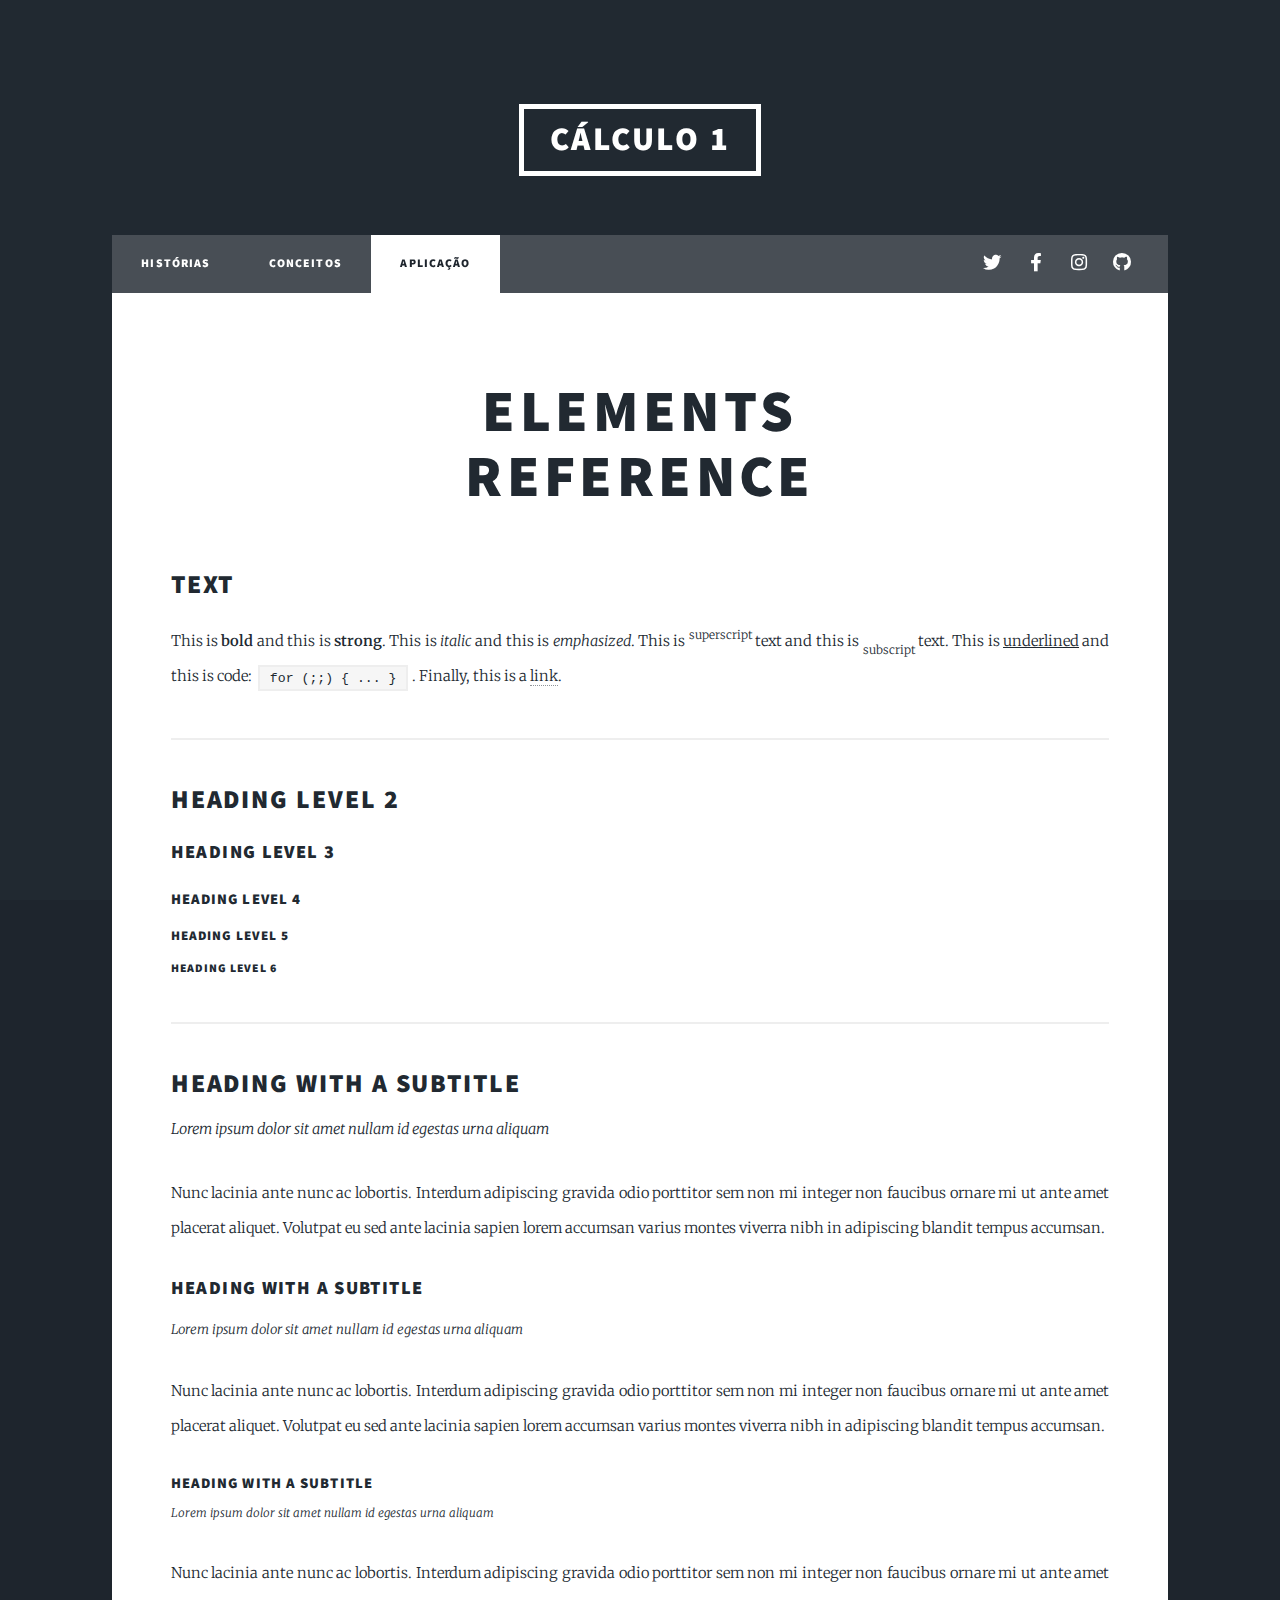
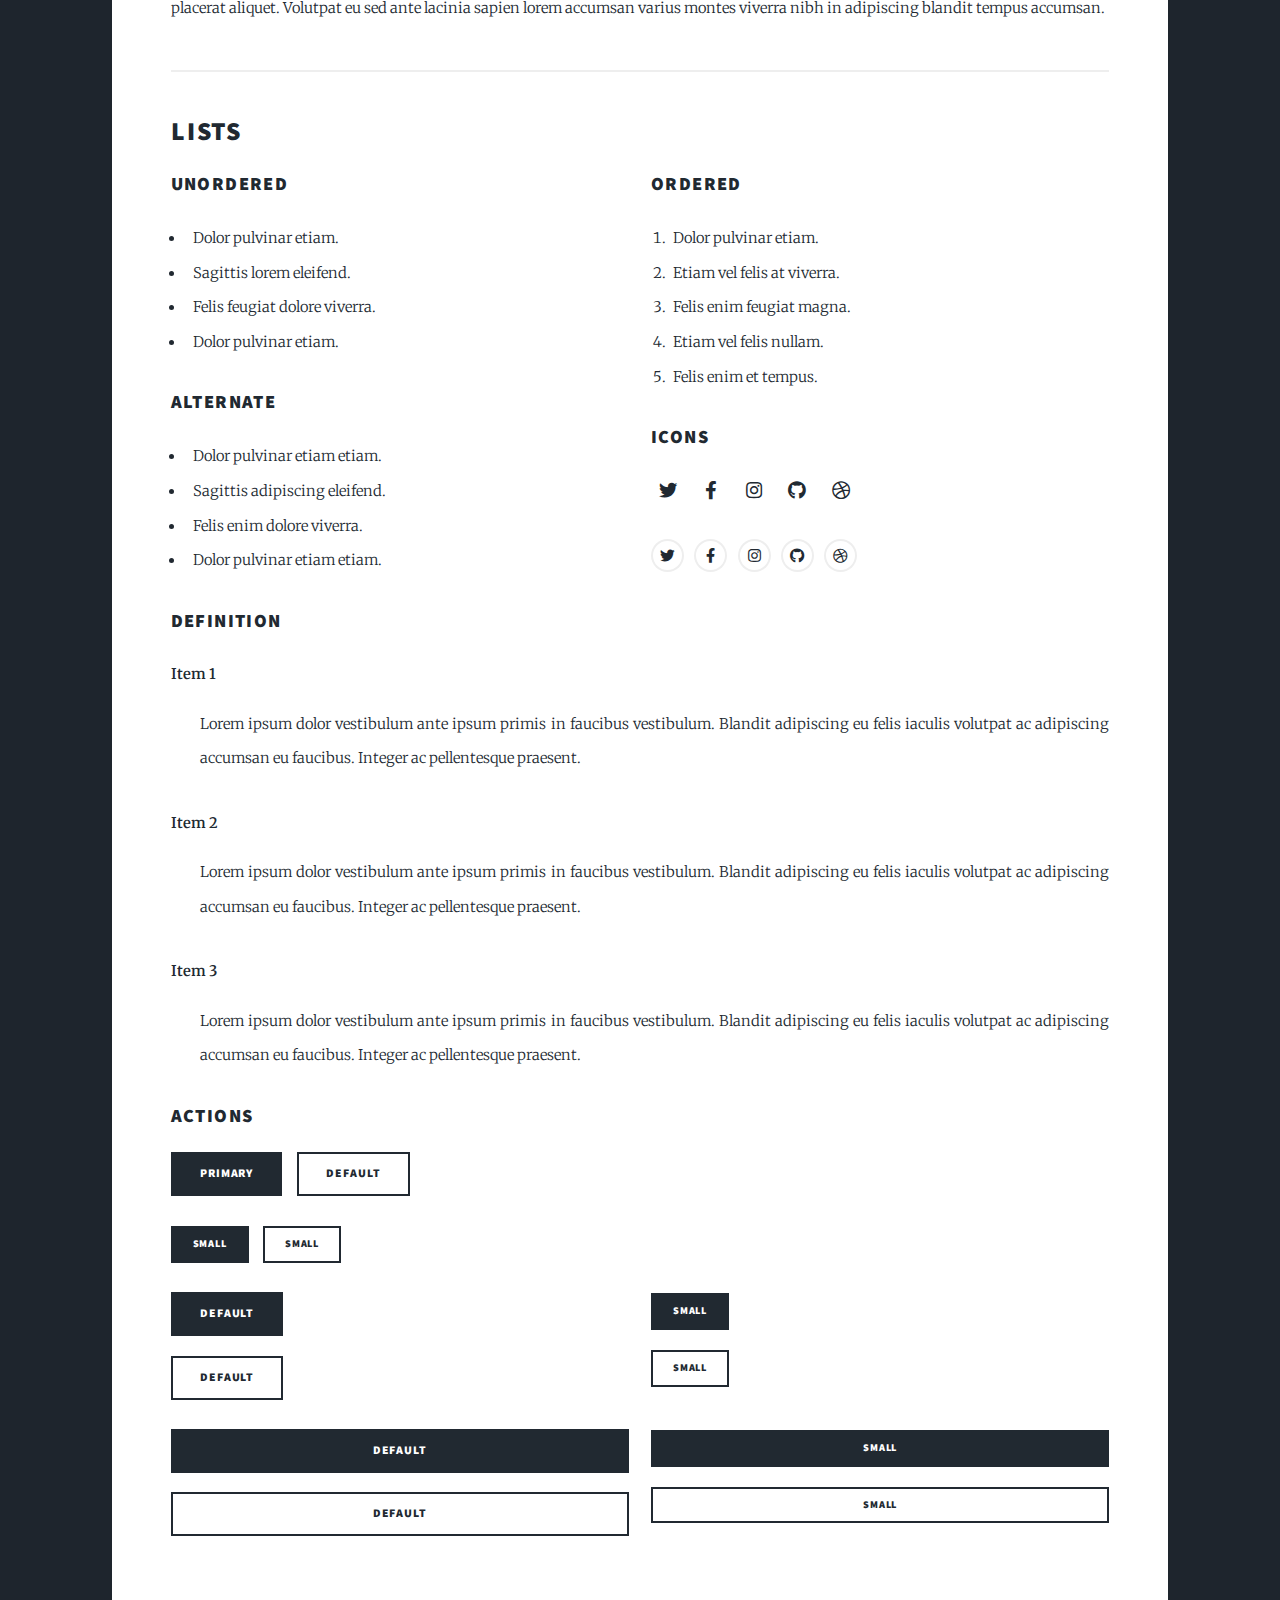
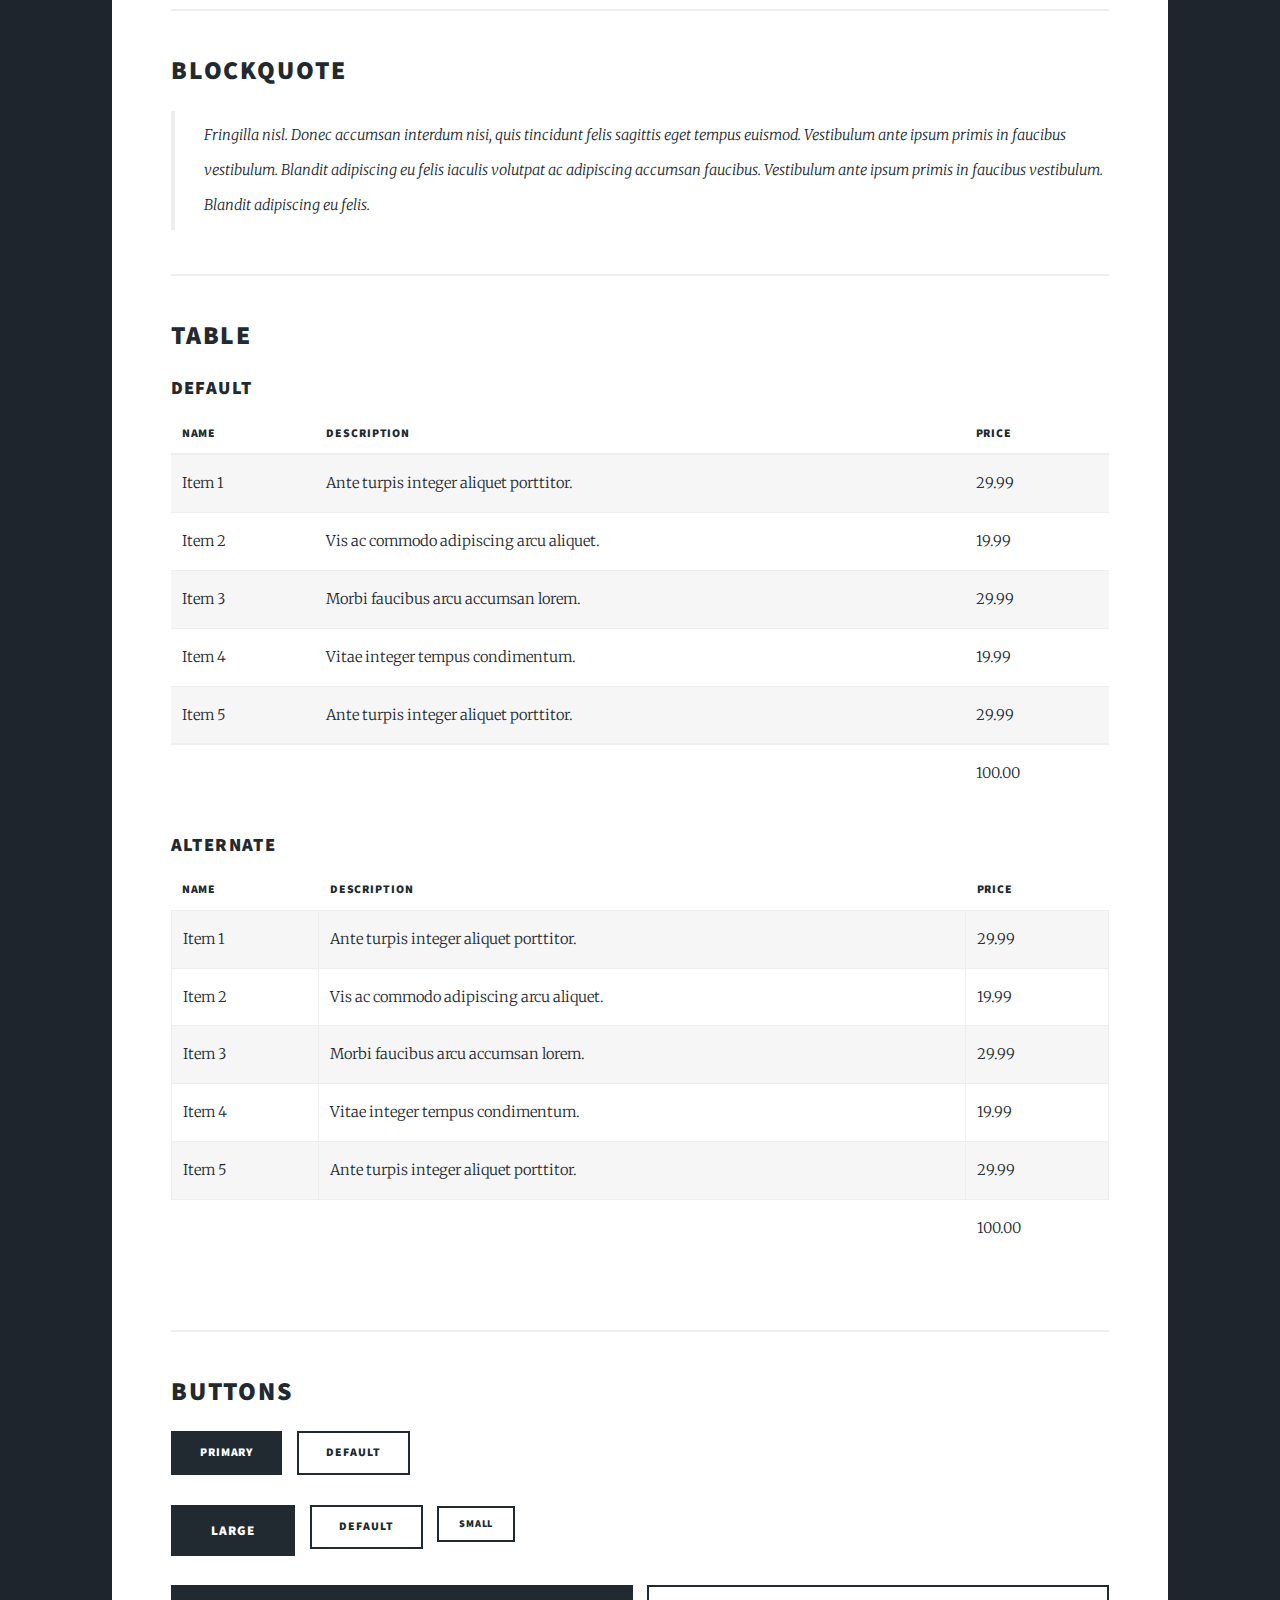
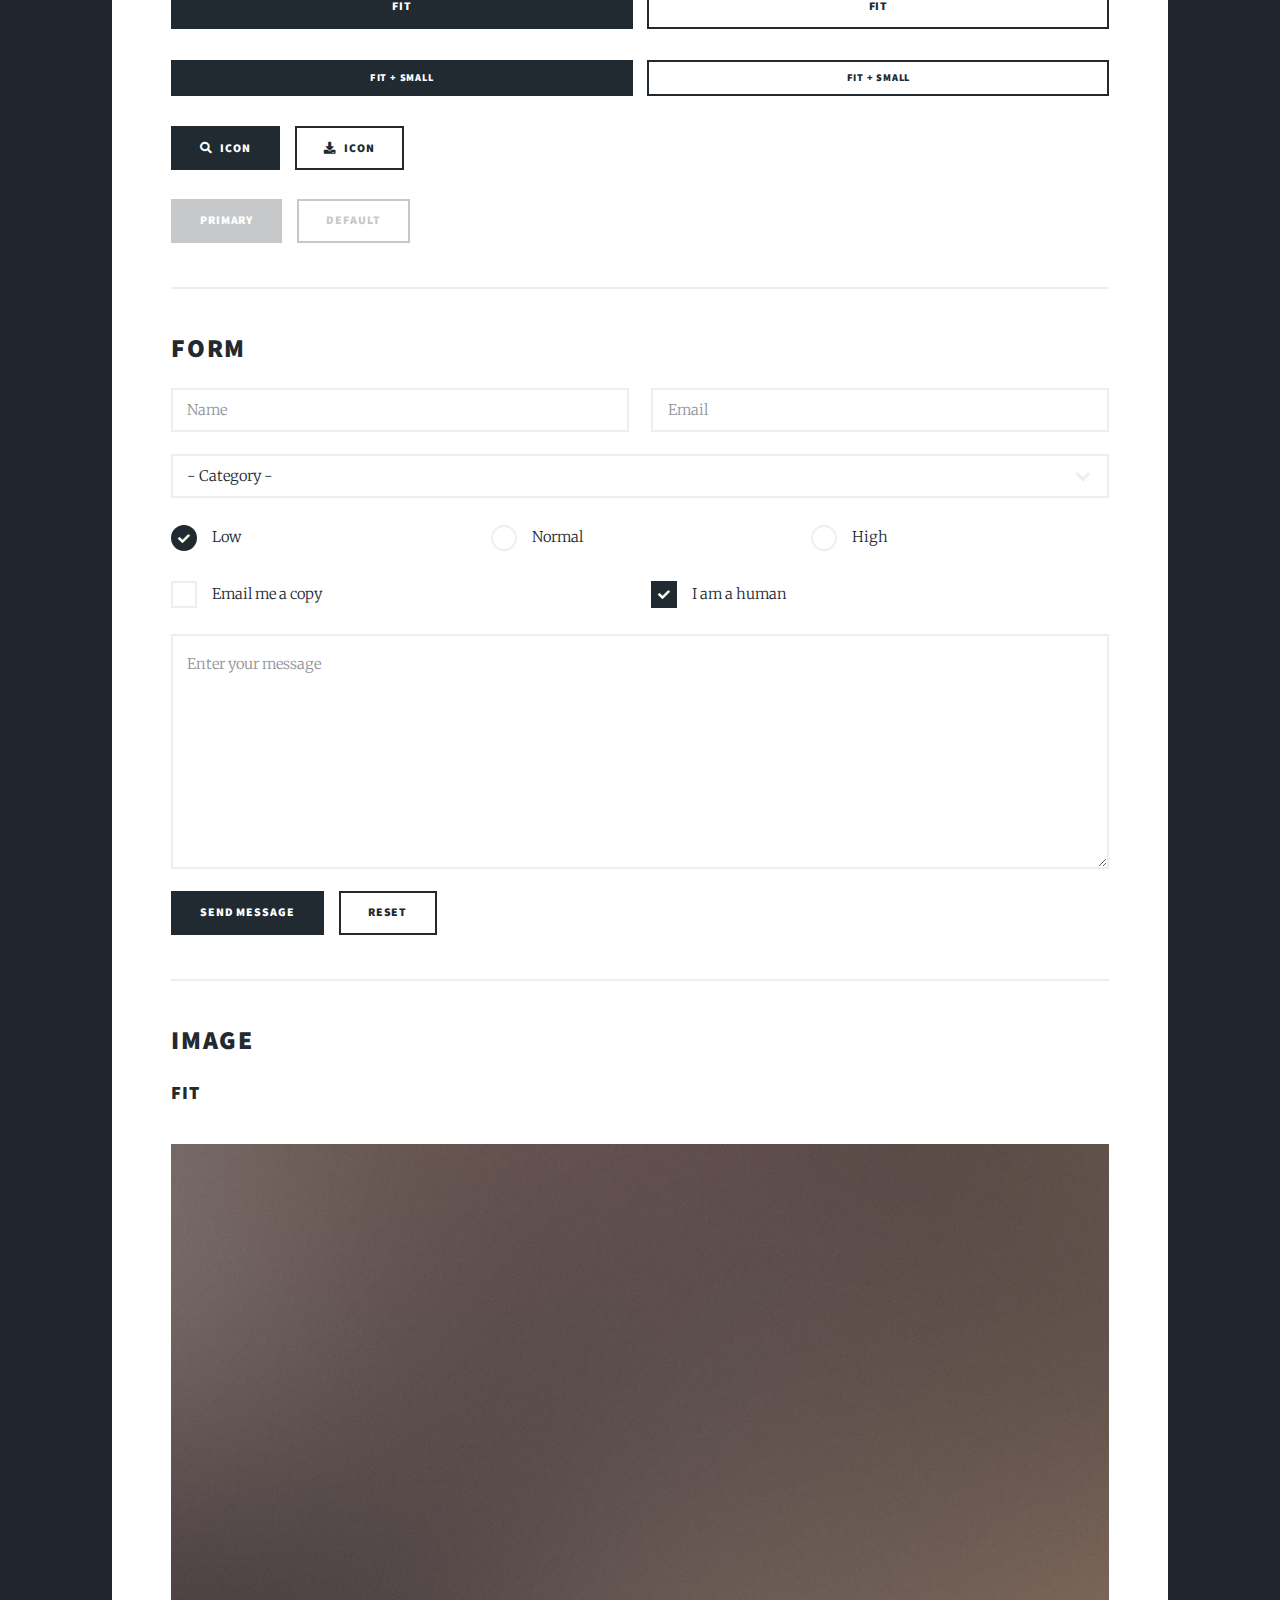
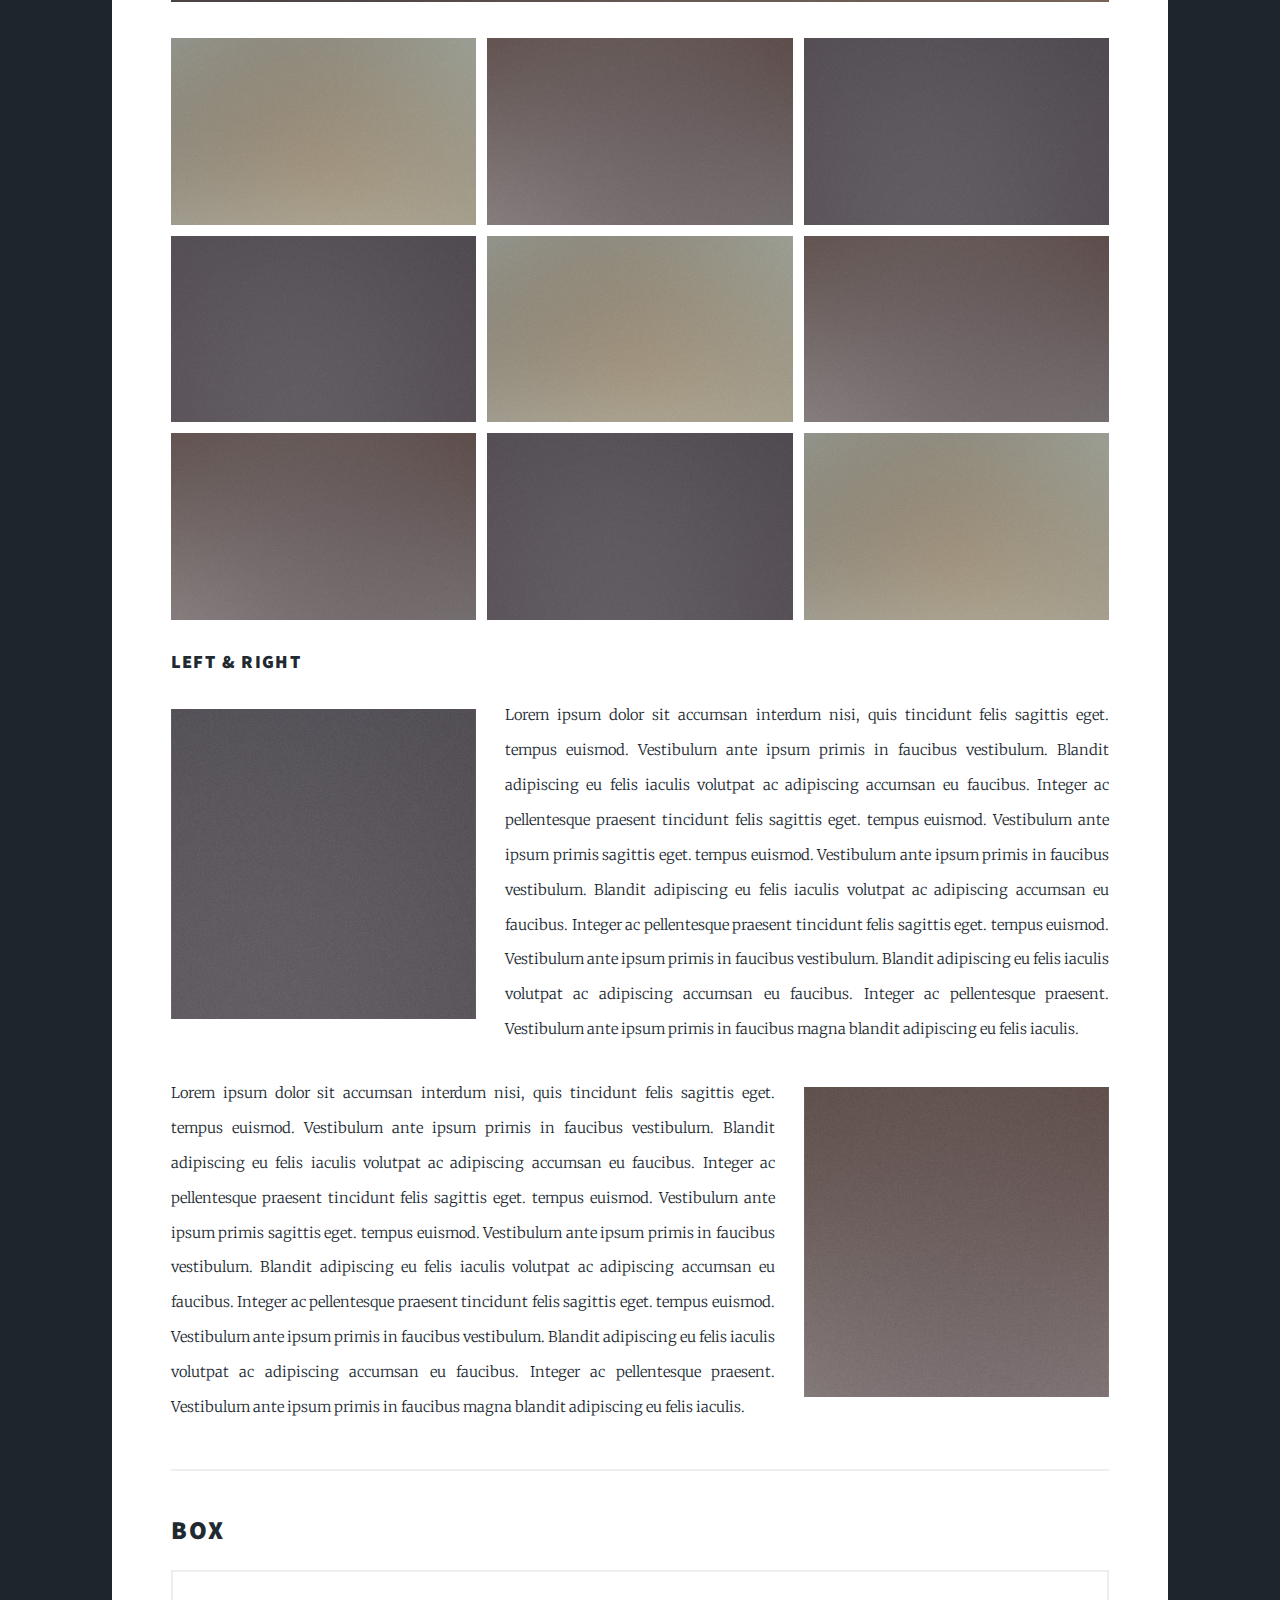
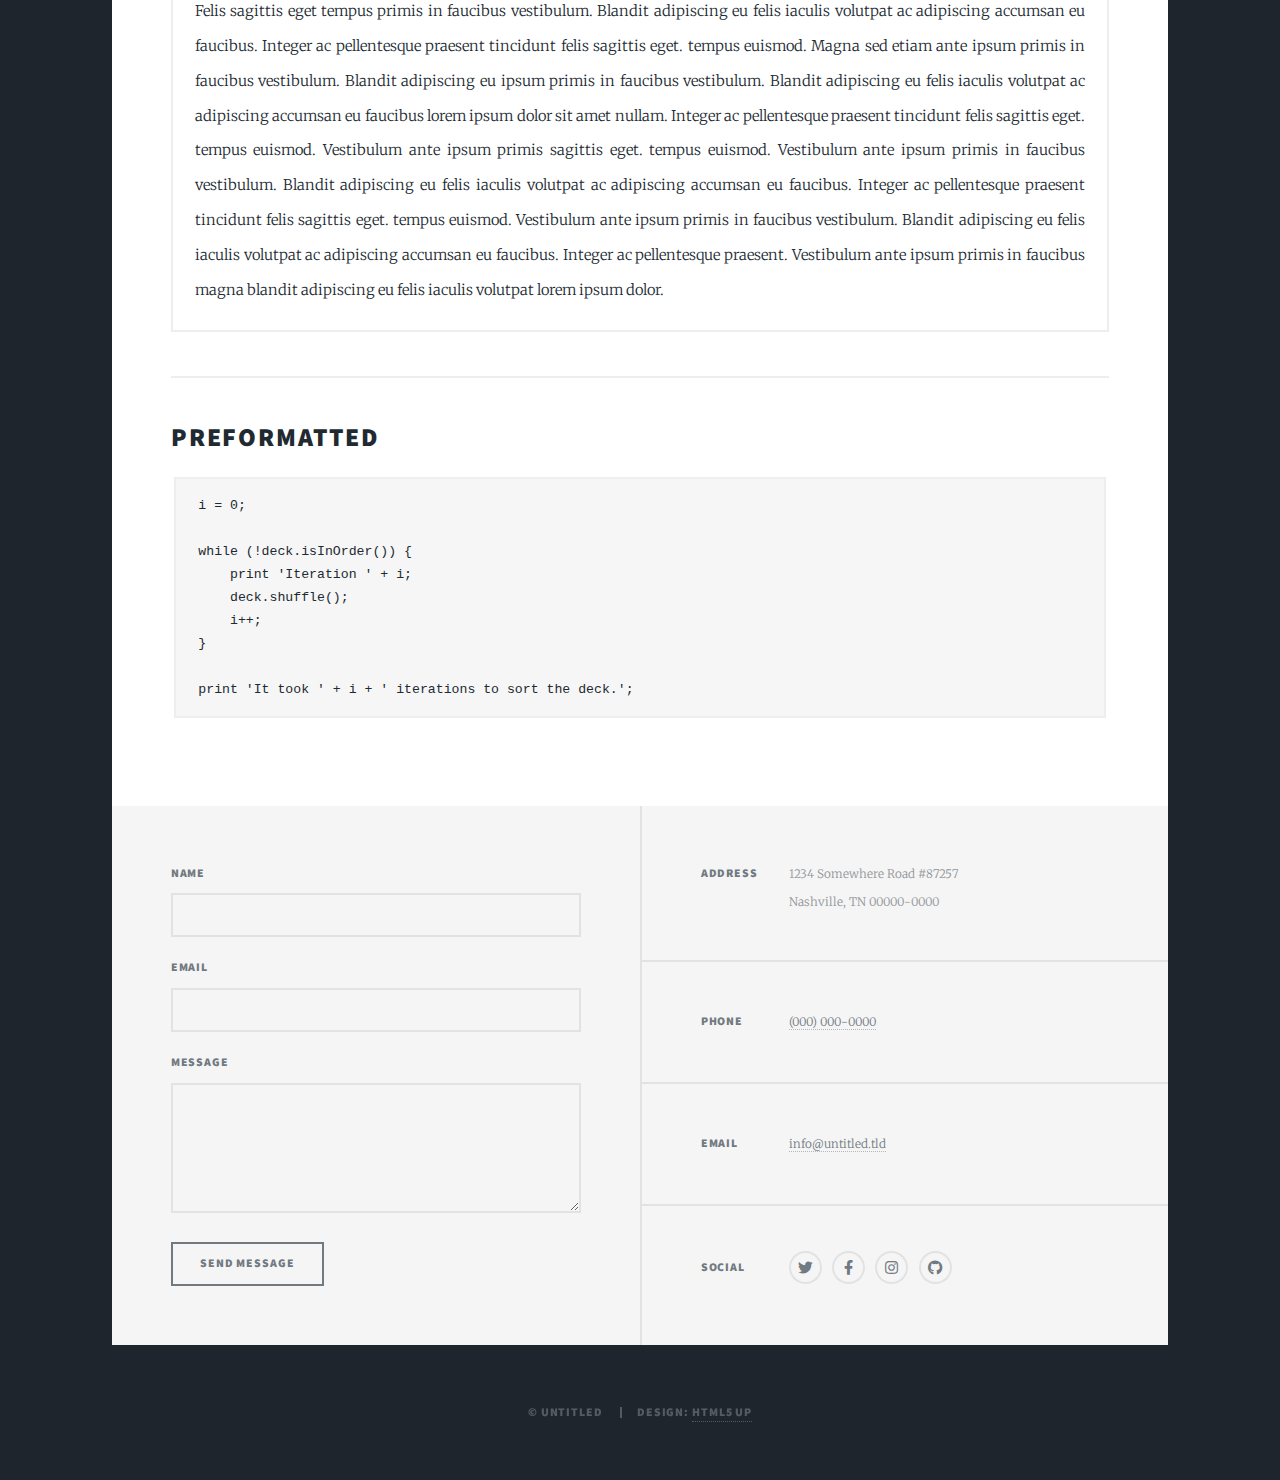
==== commit 925a8e6f: "Adicionando videos de indicação e detalhes nos botões" ====
--- a/elements.html
+++ b/elements.html
@@ -6,7 +6,7 @@
 -->
 <html>
   <head>
-    <title>Elements Reference - Massively by HTML5 UP</title>
+    <title>Aplicação | Cálculo 1</title>
     <meta charset="utf-8" />
     <meta
       name="viewport"
@@ -22,15 +22,15 @@
     <div id="wrapper">
       <!-- Header -->
       <header id="header">
-        <a href="index.html" class="logo">Massively</a>
+        <a href="index.html" class="logo">Cálculo 1</a>
       </header>
 
       <!-- Nav -->
       <nav id="nav">
         <ul class="links">
-          <li><a href="index.html">This is Massively</a></li>
-          <li><a href="generic.html">Generic Page</a></li>
-          <li class="active"><a href="elements.html">Elements Reference</a></li>
+          <li><a href="index.html">Histórias</a></li>
+          <li><a href="generic.html">Conceitos</a></li>
+          <li class="active"><a href="elements.html">Aplicação</a></li>
         </ul>
         <ul class="icons">
           <li>
